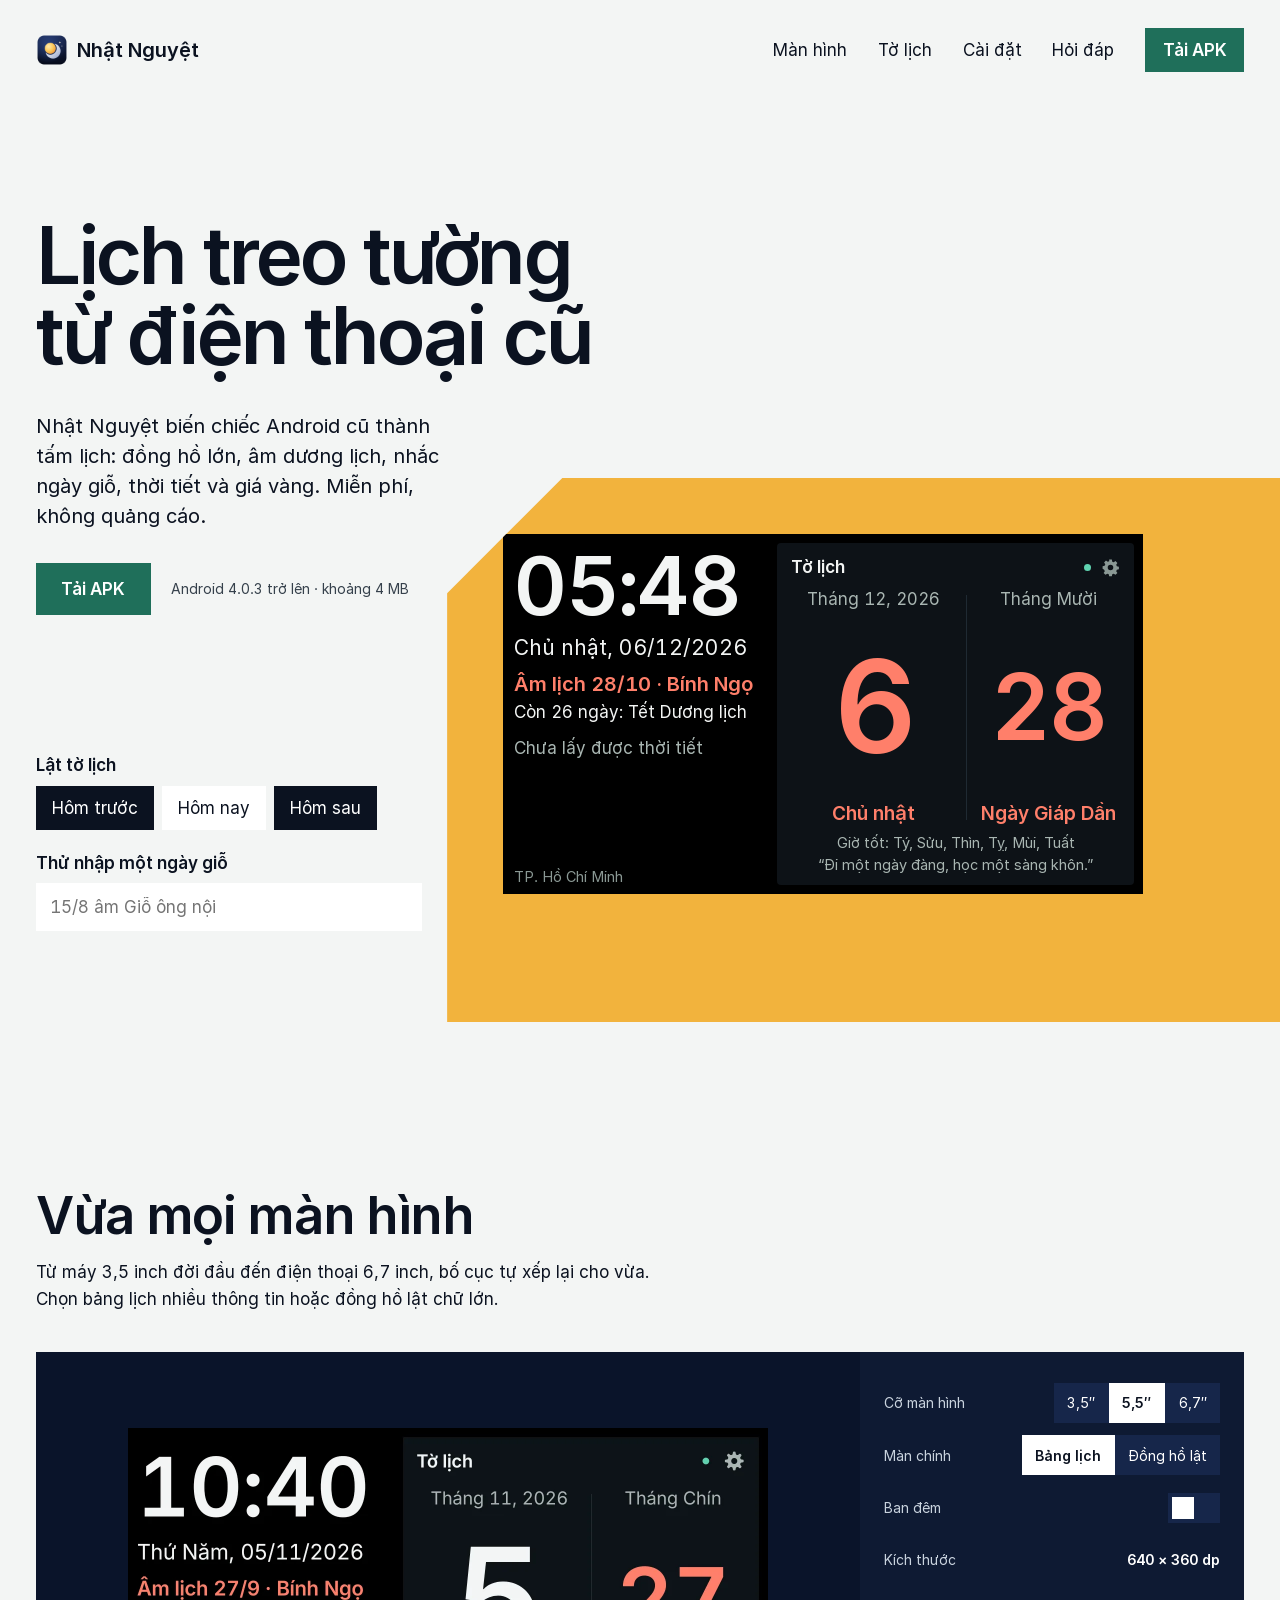
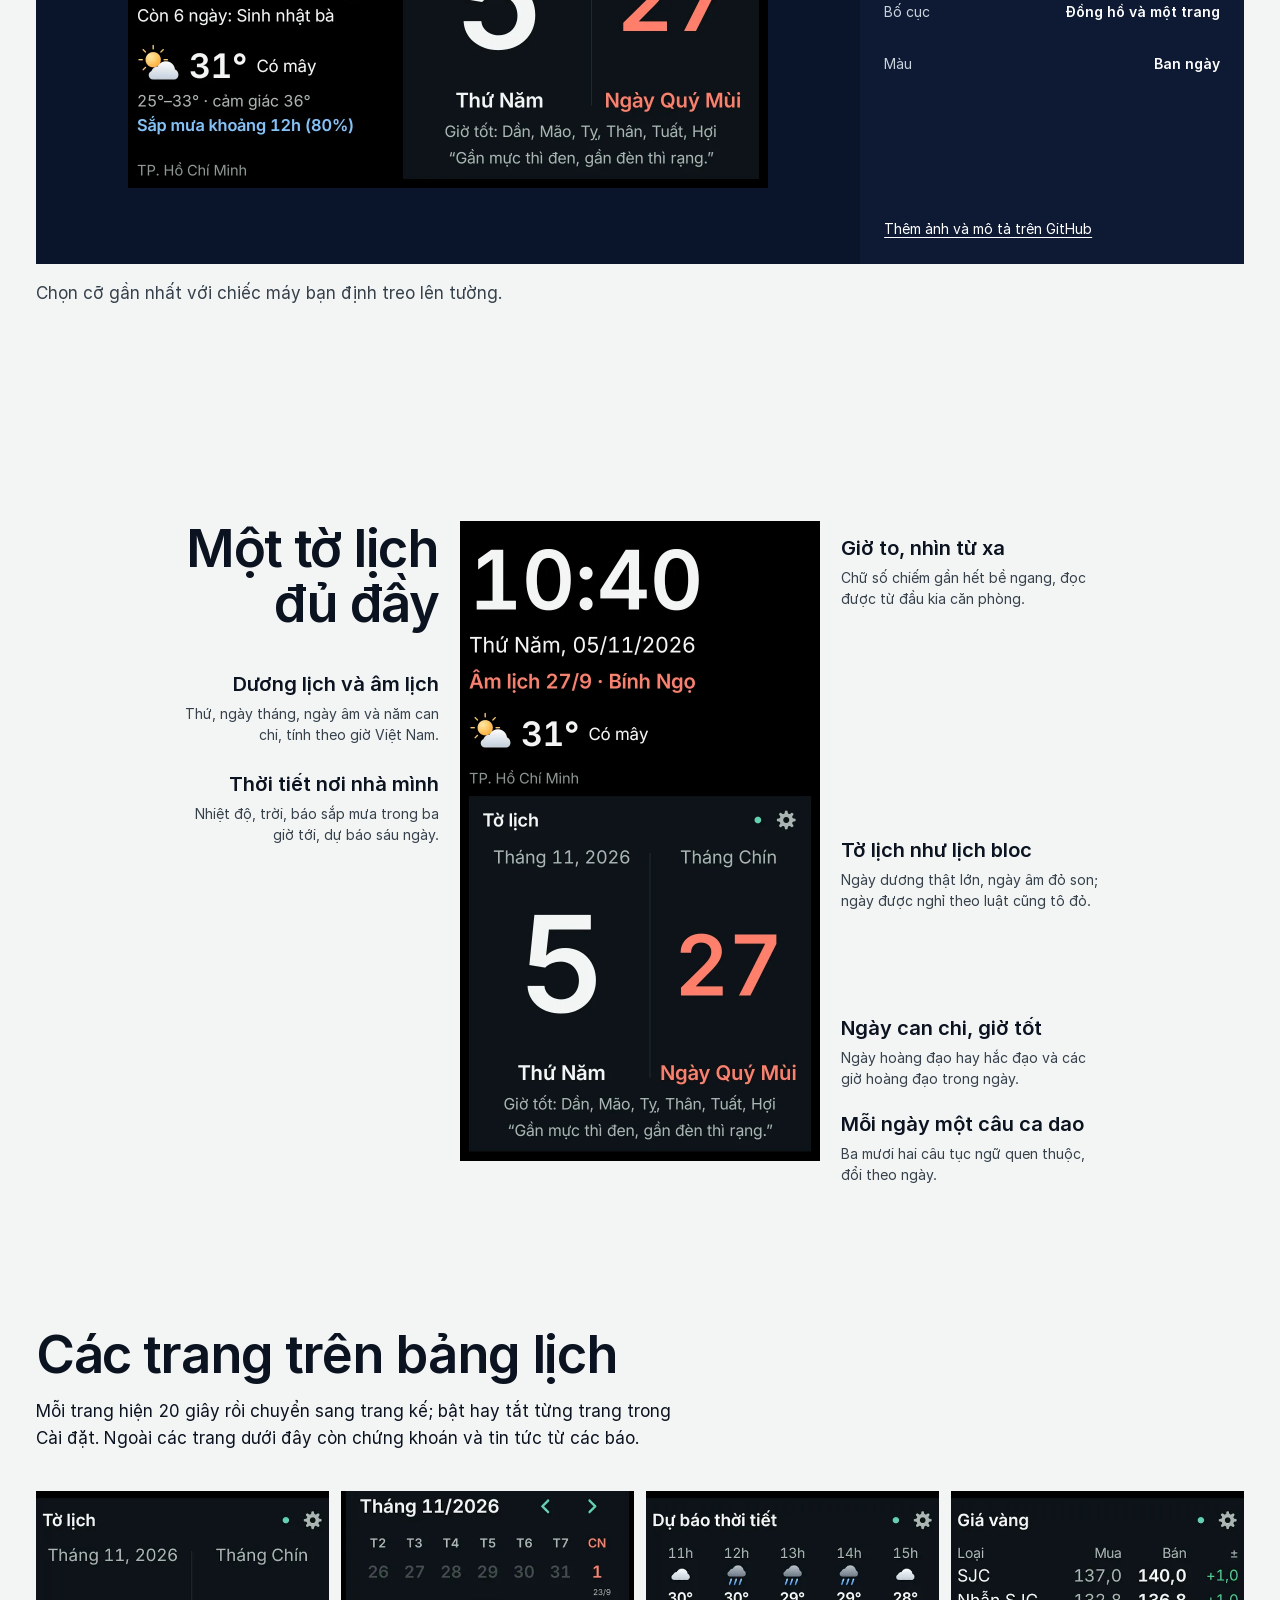
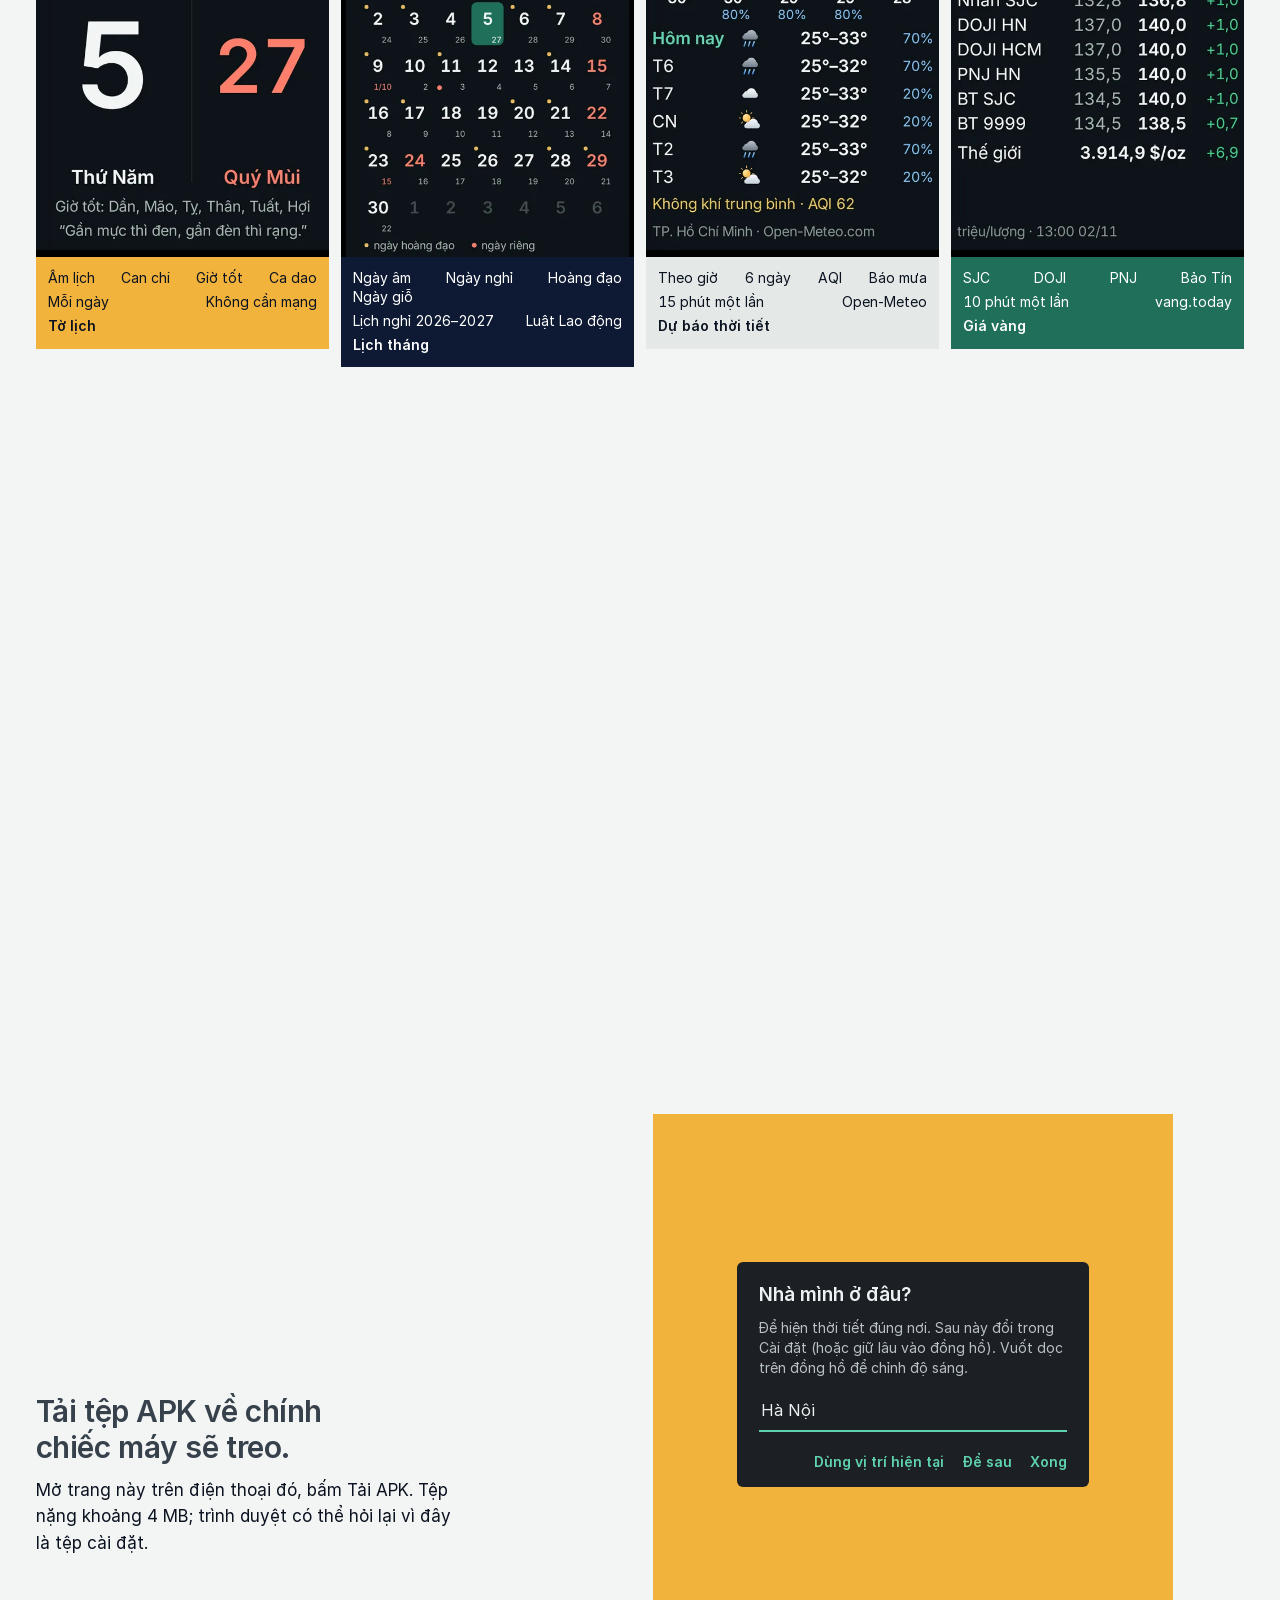
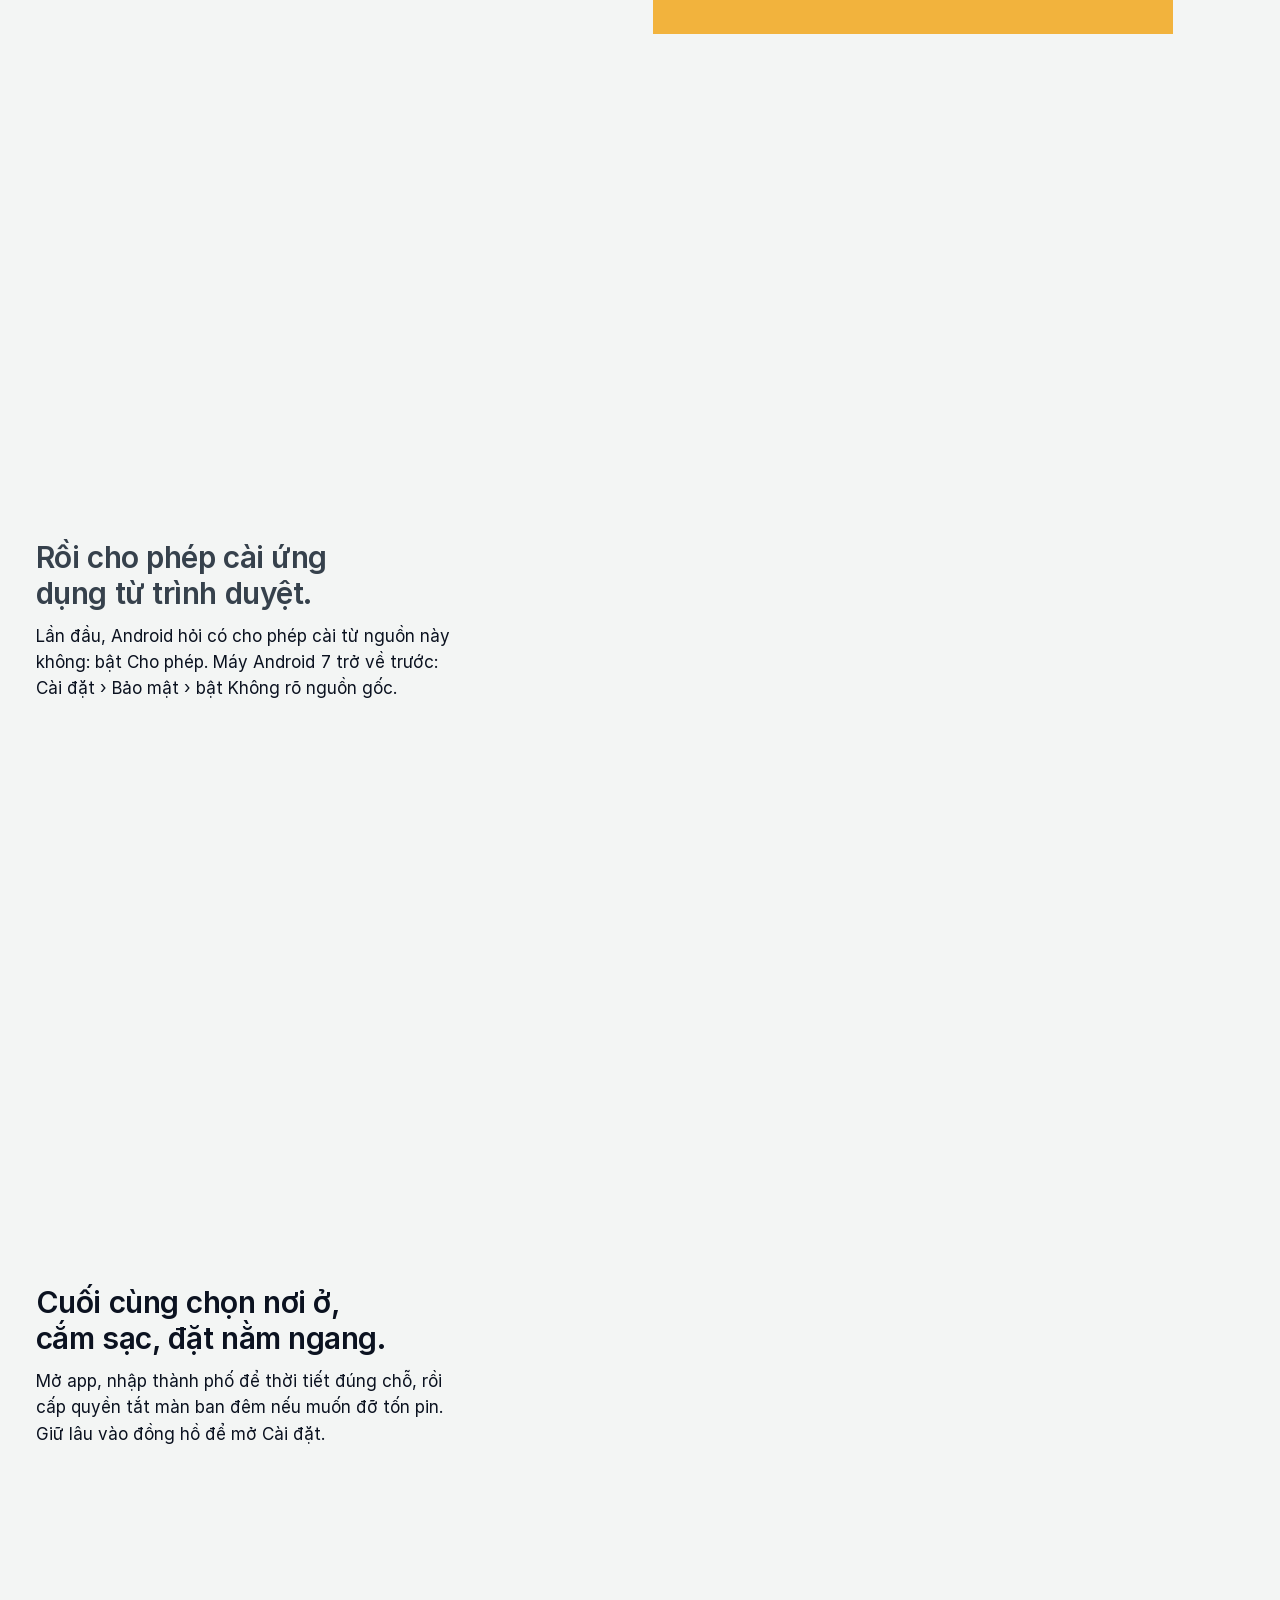
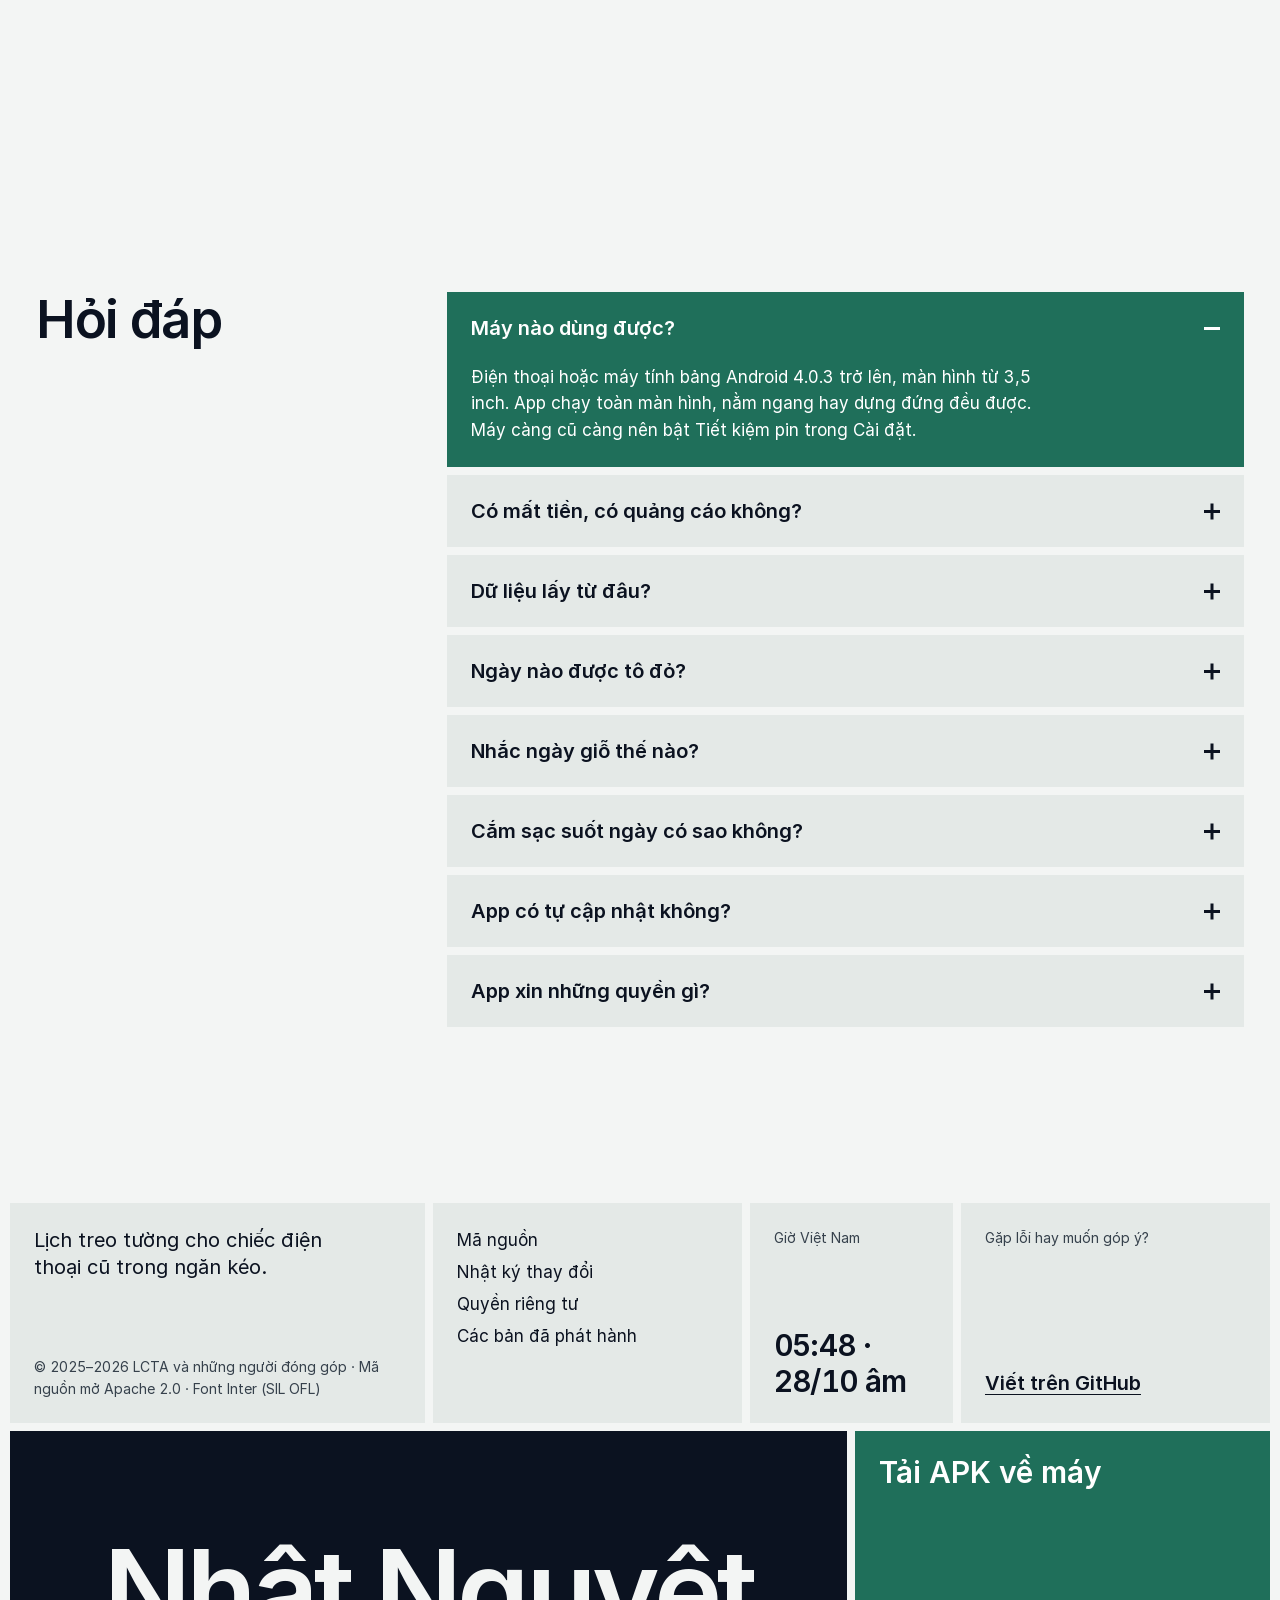
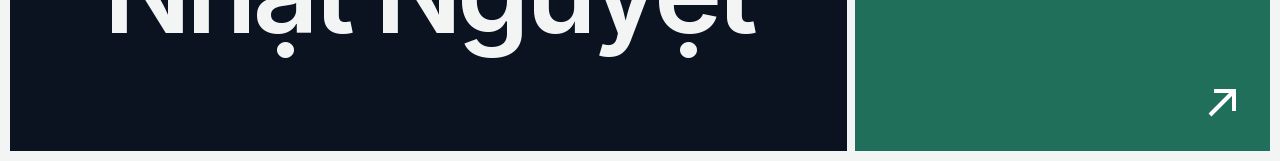
==== docs/index.html @ c5699e5e "Trang giới thiệu trên GitHub Pages (docs/): bảng lịch chạy thật, ảnh màn hình, nút tải APK, hướng dẫ" ====
<!doctype html>
<html lang="vi">
<head>
  <meta charset="utf-8">
  <meta name="viewport" content="width=device-width, initial-scale=1">
  <title>Nhật Nguyệt · Lịch treo tường cho điện thoại Android cũ</title>
  <meta name="description" content="Biến chiếc điện thoại Android cũ (từ 4.0.3) thành lịch treo tường: đồng hồ lớn, âm dương lịch, nhắc ngày giỗ, thời tiết, giá vàng. Miễn phí, không quảng cáo, mã nguồn mở.">
  <meta property="og:title" content="Nhật Nguyệt · Lịch treo tường từ điện thoại cũ">
  <meta property="og:description" content="Đồng hồ lớn, âm dương lịch, nhắc ngày giỗ, thời tiết và giá vàng cho máy Android từ 4.0.3. Miễn phí, không quảng cáo.">
  <meta property="og:image" content="https://traique.github.io/nhat-nguyet/img/screen-board-67.webp">
  <meta name="theme-color" content="#f3f5f4">
  <link rel="icon" href="img/icon.png">
  <link rel="preload" href="fonts/inter-600.woff2" as="font" type="font/woff2" crossorigin>
  <link rel="stylesheet" href="site.css">
  <script>document.documentElement.classList.add('js')</script>
  <script type="module" src="site.js"></script>
</head>
<body>
  <header class="wrap">
    <nav class="nav" aria-label="Chính">
      <a class="wordmark" href="#"><img src="img/icon.png" alt="" width="32" height="32">Nhật Nguyệt</a>
      <div class="nav-links">
        <a href="#man-hinh">Màn hình</a>
        <a href="#to-lich">Tờ lịch</a>
        <a href="#cai-dat">Cài đặt</a>
        <a href="#hoi-dap">Hỏi đáp</a>
        <a class="button" href="https://github.com/traique/nhat-nguyet/releases/latest" data-apk>Tải APK</a>
      </div>
    </nav>
  </header>

  <main>
    <section class="hero wrap" aria-labelledby="tieu-de">
      <div class="hero-grid">
        <div class="hero-text" data-reveal>
          <h1 id="tieu-de">Lịch treo tường từ điện thoại cũ</h1>
          <p class="hero-lead">Nhật Nguyệt biến chiếc Android cũ thành tấm lịch: đồng hồ lớn, âm dương lịch, nhắc ngày giỗ, thời tiết và giá vàng. Miễn phí, không quảng cáo.</p>
          <div class="hero-cta">
            <a class="button" href="https://github.com/traique/nhat-nguyet/releases/latest" data-apk>Tải APK</a>
            <span class="hero-meta" data-apk-meta>Android 4.0.3 trở lên · khoảng 4 MB</span>
          </div>
        </div>
        <div class="stage">
          <div class="board" data-ui id="board" aria-label="Bảng lịch của ứng dụng, chạy theo giờ Việt Nam">
            <img src="img/screen-board-55.webp" width="1280" height="720" alt="Bảng lịch trên điện thoại 5,5 inch: đồng hồ 10:40, Thứ Năm 05/11/2026, âm lịch 27/9 Bính Ngọ, trời có mây 31 độ, tờ lịch ngày 5 và 27 âm">
          </div>
        </div>
        <div class="stage-tools">
          <div class="tear" role="group" aria-label="Lật tờ lịch">
            <span class="tear-label">Lật tờ lịch</span>
            <button class="chip" type="button" data-step="-1">Hôm trước</button>
            <button class="chip" type="button" data-step="0" aria-pressed="true">Hôm nay</button>
            <button class="chip" type="button" data-step="1">Hôm sau</button>
          </div>
          <div class="gio">
            <label for="gio-input">Thử nhập một ngày giỗ</label>
            <input id="gio-input" type="text" autocomplete="off" placeholder="15/8 âm Giỗ ông nội" spellcheck="false">
            <p class="gio-result" id="gio-result" aria-live="polite"></p>
          </div>
        </div>
      </div>
    </section>

    <section class="section wrap" id="man-hinh" aria-labelledby="man-hinh-tieu-de">
      <div class="section-intro" data-reveal>
        <h2 class="head" id="man-hinh-tieu-de">Vừa mọi màn hình</h2>
        <p>Từ máy 3,5 inch đời đầu đến điện thoại 6,7 inch, bố cục tự xếp lại cho vừa. Chọn bảng lịch nhiều thông tin hoặc đồng hồ lật chữ lớn.</p>
      </div>
      <div class="show-panel" id="show">
        <div class="show-demo">
          <img id="show-img" src="img/screen-board-55.webp" width="1280" height="720" style="--w: 640px" alt="Bảng lịch trên màn hình 5,5 inch, ban ngày">
        </div>
        <form class="show-controls" aria-label="Chọn màn hình">
          <fieldset class="ctl">
            <legend>Cỡ màn hình</legend>
            <span class="seg">
              <input type="radio" name="size" id="s35" value="35"><label for="s35">3,5″</label>
              <input type="radio" name="size" id="s55" value="55" checked><label for="s55">5,5″</label>
              <input type="radio" name="size" id="s67" value="67"><label for="s67">6,7″</label>
            </span>
          </fieldset>
          <fieldset class="ctl">
            <legend>Màn chính</legend>
            <span class="seg">
              <input type="radio" name="mode" id="m-board" value="board" checked><label for="m-board">Bảng lịch</label>
              <input type="radio" name="mode" id="m-flip" value="flip"><label for="m-flip">Đồng hồ lật</label>
            </span>
          </fieldset>
          <div class="ctl">
            <label class="ctl-name" for="night">Ban đêm</label>
            <input class="switch" type="checkbox" id="night" name="night">
          </div>
          <div class="ctl"><span class="ctl-name">Kích thước</span><span class="ctl-value" id="v-size">640 × 360 dp</span></div>
          <div class="ctl"><span class="ctl-name">Bố cục</span><span class="ctl-value" id="v-layout">Đồng hồ và một trang</span></div>
          <div class="ctl"><span class="ctl-name">Màu</span><span class="ctl-value" id="v-light">Ban ngày</span></div>
          <p class="show-foot"><a class="link" href="https://github.com/traique/nhat-nguyet#readme">Thêm ảnh và mô tả trên GitHub</a></p>
        </form>
      </div>
      <p class="show-note muted">Chọn cỡ gần nhất với chiếc máy bạn định treo lên tường.</p>
    </section>

    <section class="section wrap" id="to-lich" aria-labelledby="to-lich-tieu-de">
      <div class="plate" id="plate">
        <div class="plate-left">
          <h2 class="head plate-title" id="to-lich-tieu-de" data-reveal><span>Một tờ lịch đủ đầy</span></h2>
          <ul class="notes notes-left">
            <li class="note" tabindex="0" style="--top: 150px" data-spot="106 74"><h3>Dương lịch và âm lịch</h3><p>Thứ, ngày tháng, ngày âm và năm can chi, tính theo giờ Việt Nam.</p></li>
            <li class="note" tabindex="0" style="--top: 250px" data-spot="184 54"><h3>Thời tiết nơi nhà mình</h3><p>Nhiệt độ, trời, báo sắp mưa trong ba giờ tới, dự báo sáu ngày.</p></li>
          </ul>
        </div>
        <figure class="plate-figure">
          <img src="img/portrait.webp" width="720" height="1280" loading="lazy" alt="Ứng dụng khi dựng đứng: đồng hồ 10:40, ngày dương và âm, thời tiết, bên dưới là tờ lịch ngày 5 tháng 11, 27 tháng Chín âm lịch">
          <img class="plate-spot" src="img/portrait.webp" width="720" height="1280" loading="lazy" alt="">
        </figure>
        <ul class="notes notes-right">
          <li class="note" tabindex="0" style="--top: 14px" data-spot="14 90"><h3>Giờ to, nhìn từ xa</h3><p>Chữ số chiếm gần hết bề ngang, đọc được từ đầu kia căn phòng.</p></li>
          <li class="note" tabindex="0" style="--top: 316px" data-spot="318 200"><h3>Tờ lịch như lịch bloc</h3><p>Ngày dương thật lớn, ngày âm đỏ son; ngày được nghỉ theo luật cũng tô đỏ.</p></li>
          <li class="note" tabindex="0" style="--top: 494px" data-spot="534 62"><h3>Ngày can chi, giờ tốt</h3><p>Ngày hoàng đạo hay hắc đạo và các giờ hoàng đạo trong ngày.</p></li>
          <li class="note" tabindex="0" style="--top: 590px" data-spot="597 32"><h3>Mỗi ngày một câu ca dao</h3><p>Ba mươi hai câu tục ngữ quen thuộc, đổi theo ngày.</p></li>
        </ul>
      </div>
    </section>

    <section class="section wrap" id="cac-trang" aria-labelledby="cac-trang-tieu-de">
      <div class="section-intro" data-reveal>
        <h2 class="head" id="cac-trang-tieu-de">Các trang trên bảng lịch</h2>
        <p>Mỗi trang hiện 20 giây rồi chuyển sang trang kế; bật hay tắt từng trang trong Cài đặt. Ngoài các trang dưới đây còn chứng khoán và tin tức từ các báo.</p>
      </div>
      <ul class="tiles">
        <li class="tile" data-reveal>
          <div class="tile-img"><img src="img/tile-sheet.webp" width="560" height="700" loading="lazy" alt="Tờ lịch: ngày 5 tháng 11 năm 2026, 27 tháng Chín âm lịch, giờ tốt và câu ca dao"></div>
          <div class="strip"><span class="strip-vals"><span>Âm lịch</span><span>Can chi</span><span>Giờ tốt</span><span>Ca dao</span></span><span class="strip-meta"><span>Mỗi ngày</span><span>Không cần mạng</span></span><span class="strip-name">Tờ lịch</span></div>
        </li>
        <li class="tile" data-reveal>
          <div class="tile-img"><img src="img/tile-month.webp" width="560" height="700" loading="lazy" alt="Lịch tháng 11/2026 có ngày âm dưới mỗi ngày, Chủ nhật và 24/11 tô đỏ"></div>
          <div class="strip"><span class="strip-vals"><span>Ngày âm</span><span>Ngày nghỉ</span><span>Hoàng đạo</span><span>Ngày giỗ</span></span><span class="strip-meta"><span>Lịch nghỉ 2026–2027</span><span>Luật Lao động</span></span><span class="strip-name">Lịch tháng</span></div>
        </li>
        <li class="tile" data-reveal>
          <div class="tile-img"><img src="img/tile-weather.webp" width="560" height="700" loading="lazy" alt="Dự báo thời tiết theo giờ và sáu ngày, chỉ số chất lượng không khí"></div>
          <div class="strip"><span class="strip-vals"><span>Theo giờ</span><span>6 ngày</span><span>AQI</span><span>Báo mưa</span></span><span class="strip-meta"><span>15 phút một lần</span><span>Open-Meteo</span></span><span class="strip-name">Dự báo thời tiết</span></div>
        </li>
        <li class="tile" data-reveal>
          <div class="tile-img"><img src="img/tile-gold.webp" width="560" height="700" loading="lazy" alt="Bảng giá vàng SJC, DOJI, PNJ, Bảo Tín và giá thế giới"></div>
          <div class="strip"><span class="strip-vals"><span>SJC</span><span>DOJI</span><span>PNJ</span><span>Bảo Tín</span></span><span class="strip-meta"><span>10 phút một lần</span><span>vang.today</span></span><span class="strip-name">Giá vàng</span></div>
        </li>
        <li class="tile" data-reveal>
          <div class="tile-img"><img src="img/tile-fuel.webp" width="560" height="700" loading="lazy" alt="Giá xăng dầu vùng 1: E5 RON92, RON95, dầu hỏa, dầu diesel"></div>
          <div class="strip"><span class="strip-vals"><span>E5</span><span>RON95</span><span>Dầu DO</span><span>Dầu hỏa</span></span><span class="strip-meta"><span>Mỗi giờ</span><span>Giá Petrolimex</span></span><span class="strip-name">Giá xăng dầu</span></div>
        </li>
        <li class="tile" data-reveal>
          <div class="tile-img"><img src="img/tile-fx.webp" width="560" height="700" loading="lazy" alt="Tỷ giá mua bán của mười ngoại tệ tại Vietcombank"></div>
          <div class="strip"><span class="strip-vals"><span>USD</span><span>EUR</span><span>JPY</span><span>CNY</span></span><span class="strip-meta"><span>30 phút một lần</span><span>Vietcombank</span></span><span class="strip-name">Tỷ giá</span></div>
        </li>
        <li class="tile" data-reveal>
          <div class="tile-img"><img src="img/tile-night.webp" width="560" height="700" loading="lazy" alt="Tờ lịch ban đêm, chữ chuyển tông vàng ấm"></div>
          <div class="strip"><span class="strip-vals"><span>Tông ấm</span><span>Giảm sáng</span><span>Tắt màn</span><span>Tự bật lại</span></span><span class="strip-meta"><span>Theo giờ ngày, đêm</span><span>Đỡ tốn pin</span></span><span class="strip-name">Ban đêm</span></div>
        </li>
        <li class="tile" data-reveal>
          <div class="tile-img"><img src="img/tile-flip.webp" width="560" height="700" loading="lazy" alt="Cận cảnh thẻ phút của đồng hồ lật ban đêm, bên dưới là dòng âm lịch"></div>
          <div class="strip"><span class="strip-vals"><span>Giờ</span><span>Ngày âm</span><span>Thời tiết</span><span>Ngày giỗ</span></span><span class="strip-meta"><span>Thay cho bảng lịch</span><span>Hiệu ứng lật thẻ</span></span><span class="strip-name">Đồng hồ lật</span></div>
        </li>
      </ul>
    </section>

    <section class="section wrap" id="cai-dat" aria-labelledby="cai-dat-tieu-de">
      <div class="section-intro" data-reveal>
        <h2 class="head" id="cai-dat-tieu-de">Cài trong năm phút</h2>
      </div>
      <div class="how">
        <div class="how-text">
          <ol class="steps">
            <li class="step is-active" data-state="1">
              <h3>Tải tệp APK về chính chiếc máy sẽ treo.</h3>
              <p>Mở trang này trên điện thoại đó, bấm Tải APK. Tệp nặng khoảng 4 MB; trình duyệt có thể hỏi lại vì đây là tệp cài đặt.</p>
            </li>
            <li class="step" data-state="2">
              <h3>Rồi cho phép cài ứng dụng từ trình duyệt.</h3>
              <p>Lần đầu, Android hỏi có cho phép cài từ nguồn này không: bật Cho phép. Máy Android 7 trở về trước: Cài đặt › Bảo mật › bật Không rõ nguồn gốc.</p>
            </li>
            <li class="step" data-state="3">
              <h3>Cuối cùng chọn nơi ở, cắm sạc, đặt nằm ngang.</h3>
              <p>Mở app, nhập thành phố để thời tiết đúng chỗ, rồi cấp quyền tắt màn ban đêm nếu muốn đỡ tốn pin. Giữ lâu vào đồng hồ để mở Cài đặt.</p>
            </li>
          </ol>
        </div>
        <div class="how-stage">
          <div class="phone-stage" id="phone-stage" aria-hidden="true">
            <div class="droid is-on" data-for="1" data-ui>
              <div class="droid-body">
                <div class="droid-row"><img src="img/icon.png" alt="" width="40" height="40"><div><p class="droid-title">NhatNguyet-1.0.2.apk</p><p class="droid-text" style="margin-top:2px">Đã tải xong · 3,9 MB</p></div></div>
                <div class="droid-bar"></div>
              </div>
              <div class="droid-actions"><span>Mở</span></div>
            </div>
            <div class="droid" data-for="2" data-ui>
              <div class="droid-body">
                <div class="droid-row"><img src="img/icon.png" alt="" width="40" height="40"><p class="droid-title">Nhật Nguyệt</p></div>
                <p class="droid-text">Bạn có muốn cài đặt ứng dụng này không?</p>
              </div>
              <div class="droid-actions"><span>Huỷ</span><span>Cài đặt</span></div>
            </div>
            <div class="droid" data-for="3" data-ui>
              <div class="droid-body">
                <p class="droid-title">Nhà mình ở đâu?</p>
                <p class="droid-text">Để hiện thời tiết đúng nơi. Sau này đổi trong Cài đặt (hoặc giữ lâu vào đồng hồ). Vuốt dọc trên đồng hồ để chỉnh độ sáng.</p>
                <p class="droid-field">Hà Nội</p>
              </div>
              <div class="droid-actions"><span>Dùng vị trí hiện tại</span><span>Để sau</span><span>Xong</span></div>
            </div>
          </div>
        </div>
      </div>
    </section>

    <section class="section wrap" id="hoi-dap" aria-labelledby="hoi-dap-tieu-de">
      <div class="faq">
        <h2 id="hoi-dap-tieu-de">Hỏi đáp</h2>
        <div class="faq-list">
          <details name="faq" open>
            <summary>Máy nào dùng được?<span class="plus" aria-hidden="true"></span></summary>
            <div class="faq-answer"><p>Điện thoại hoặc máy tính bảng Android 4.0.3 trở lên, màn hình từ 3,5 inch. App chạy toàn màn hình, nằm ngang hay dựng đứng đều được. Máy càng cũ càng nên bật Tiết kiệm pin trong Cài đặt.</p></div>
          </details>
          <details name="faq">
            <summary>Có mất tiền, có quảng cáo không?<span class="plus" aria-hidden="true"></span></summary>
            <div class="faq-answer"><p>Không. App miễn phí, không quảng cáo, không cần tài khoản. Mã nguồn mở theo giấy phép Apache 2.0, ai cũng xem và tự build được.</p></div>
          </details>
          <details name="faq">
            <summary>Dữ liệu lấy từ đâu?<span class="plus" aria-hidden="true"></span></summary>
            <div class="faq-answer"><p>App lấy thẳng từ nguồn công khai, không qua máy chủ trung gian: thời tiết và không khí từ Open-Meteo, giá vàng từ vang.today, giá xăng Petrolimex qua giaxanghomnay.com, tỷ giá Vietcombank, chứng khoán DNSE và tin tức từ RSS các báo.</p><p>Âm lịch tính ngay trên máy theo thuật toán của Hồ Ngọc Đức nên không cần mạng. Mất mạng thì app vẫn hiện dữ liệu lần gần nhất.</p></div>
          </details>
          <details name="faq">
            <summary>Ngày nào được tô đỏ?<span class="plus" aria-hidden="true"></span></summary>
            <div class="faq-answer"><p>Chủ nhật và những ngày người lao động được nghỉ hưởng nguyên lương: ngày lễ theo Điều 112 Bộ luật Lao động 2019, Ngày Văn hóa Việt Nam 24/11 (Nghị quyết 28/2026/QH16), nghỉ bù khi lễ trùng cuối tuần, cùng lịch nghỉ Tết và Quốc khánh của khối nhà nước đã công bố cho 2026 và 2027.</p><p>Ngày kỷ niệm như 8/3, 20/11 hay Trung thu chỉ ghi tên, không tô đỏ.</p></div>
          </details>
          <details name="faq">
            <summary>Nhắc ngày giỗ thế nào?<span class="plus" aria-hidden="true"></span></summary>
            <div class="faq-answer"><p>Vào Cài đặt › Ngày giỗ, thêm từng ngày, ví dụ “15/8 âm Giỗ ông nội” hay “20/11 Sinh nhật mẹ”. Bảng lịch nhắc trước 7 ngày, tờ lịch ghi tên đúng hôm đó, lịch tháng có chấm đỏ. Ngày 30 âm rơi vào tháng thiếu thì tính ngày 29.</p></div>
          </details>
          <details name="faq">
            <summary>Cắm sạc suốt ngày có sao không?<span class="plus" aria-hidden="true"></span></summary>
            <div class="faq-answer"><p>App hạn chế hao pin và nóng máy: ban đêm tắt màn khi không ai chạm, tự giảm sáng khi pin từ 42°C hoặc còn dưới 20% lúc không sạc, chế độ Tiết kiệm pin gom việc tải dữ liệu 30 phút một lần. Cài đặt có thống kê pin hao bao nhiêu mỗi giờ và nóng nhất bao nhiêu độ.</p><p>Android không cho ứng dụng tự ngắt sạc; muốn giữ pin trong khoảng 40–80% thì dùng ổ cắm hẹn giờ.</p></div>
          </details>
          <details name="faq">
            <summary>App có tự cập nhật không?<span class="plus" aria-hidden="true"></span></summary>
            <div class="faq-answer"><p>Có, với bản tải ở trang này. Khi có bản mới, dòng dưới cùng của bảng lịch báo “Có bản mới · chạm để cài”. App kiểm tra mã SHA-256 của tệp tải về, và Android chỉ cho cài đè bản có cùng chữ ký.</p></div>
          </details>
          <details name="faq">
            <summary>App xin những quyền gì?<span class="plus" aria-hidden="true"></span></summary>
            <div class="faq-answer"><p>Mạng để tải dữ liệu; vị trí gần đúng chỉ khi bạn bấm “Dùng vị trí hiện tại”; quản trị thiết bị nếu muốn ban đêm tắt hẳn màn hình (chỉ dùng để tắt màn); hiện trên ứng dụng khác, từ Android 10, để sáng ra tự bật lại.</p><p>App không thu thập hay gửi dữ liệu cá nhân đi đâu. Xem <a class="link" href="https://github.com/traique/nhat-nguyet/blob/main/PRIVACY.md">chính sách quyền riêng tư</a>.</p></div>
          </details>
        </div>
      </div>
    </section>
  </main>

  <footer class="footer">
    <div class="ft ft-statement">
      <p>Lịch treo tường cho chiếc điện thoại cũ trong ngăn kéo.</p>
      <p class="ft-legal">© 2025–2026 LCTA và những người đóng góp · Mã nguồn mở Apache 2.0 · Font Inter (SIL OFL)</p>
    </div>
    <nav class="ft ft-nav" aria-label="Liên kết">
      <ul>
        <li><a href="https://github.com/traique/nhat-nguyet">Mã nguồn</a></li>
        <li><a href="https://github.com/traique/nhat-nguyet/blob/main/CHANGELOG.md">Nhật ký thay đổi</a></li>
        <li><a href="https://github.com/traique/nhat-nguyet/blob/main/PRIVACY.md">Quyền riêng tư</a></li>
        <li><a href="https://github.com/traique/nhat-nguyet/releases">Các bản đã phát hành</a></li>
      </ul>
    </nav>
    <div class="ft ft-time">
      <p>Giờ Việt Nam</p>
      <p class="ft-clock" id="ft-clock">Âm lịch hôm nay</p>
    </div>
    <div class="ft ft-help">
      <p class="muted">Gặp lỗi hay muốn góp ý?</p>
      <a class="link" href="https://github.com/traique/nhat-nguyet/issues">Viết trên GitHub</a>
    </div>
    <div class="ft ft-mark" aria-hidden="true"><p>Nhật Nguyệt</p></div>
    <a class="ft ft-cta" href="https://github.com/traique/nhat-nguyet/releases/latest" data-apk-plain>
      <span>Tải APK về máy</span>
      <svg viewBox="0 0 48 48" fill="none" stroke="currentColor" stroke-width="4" aria-hidden="true"><path d="M12 36 36 12M16 12h20v20"/></svg>
    </a>
  </footer>
</body>
</html>
---- docs/site.css ----
@font-face { font-family: Inter; font-weight: 400; font-display: swap; src: url(fonts/inter-400.woff2) format('woff2'); }
@font-face { font-family: Inter; font-weight: 600; font-display: swap; src: url(fonts/inter-600.woff2) format('woff2'); }

:root {
  --bg: #f3f5f4;
  --surface: #e4e9e7;
  --ink: #0b1220;
  --muted: #36414c;
  --stage: #f2b33d;
  --night: #0e1a33;
  --night-2: #16264a;
  --accent: #1f6f5a;
  --accent-strong: #185846;
  --accent-ink: #ffffff;

  --step-small: 0.875rem;
  --step-body: 1.0625rem;
  --step-lead: 1.25rem;
  --step-sub: clamp(1.5rem, 1.1rem + 1vw, 1.875rem);
  --step-head: clamp(2rem, 1.2rem + 2.6vw, 3.5rem);
  --step-display: clamp(2.6rem, 1rem + 5.2vw, 5rem);

  --margin: clamp(1rem, 2.8vw, 2.5rem);
  --gutter: clamp(1rem, 2vw, 2rem);
  --section: clamp(6rem, 13vw, 13rem);

  --ease-out: cubic-bezier(0.22, 1, 0.36, 1);
  --ease-in-out: cubic-bezier(0.76, 0, 0.24, 1);
  --ease-soft: cubic-bezier(0.33, 1, 0.68, 1);
}

*, *::before, *::after { box-sizing: border-box; }
html { -webkit-text-size-adjust: 100%; text-size-adjust: 100%; }
body { margin: 0; background: var(--bg); color: var(--ink); font-family: Inter, system-ui, sans-serif; font-size: var(--step-body); line-height: 1.55; -webkit-font-smoothing: antialiased; }
h1, h2, h3, p, figure, ol, ul, dl, dd { margin: 0; }
ol, ul { padding: 0; list-style: none; }
img { display: block; max-width: 100%; height: auto; }
button, input { font: inherit; color: inherit; }
button { background: none; border: 0; padding: 0; cursor: pointer; }
a { color: inherit; }
h1, h2, h3 { font-weight: 600; text-wrap: balance; }
p { max-width: 62ch; text-wrap: pretty; }
:focus-visible { outline: 3px solid var(--accent); outline-offset: 3px; }
::selection { background: var(--accent); color: var(--accent-ink); }
:target { scroll-margin-top: 5rem; }
.sr-only { position: absolute; width: 1px; height: 1px; overflow: hidden; clip-path: inset(50%); white-space: nowrap; }
.wrap { padding-inline: var(--margin); }
.grid { display: grid; grid-template-columns: repeat(12, minmax(0, 1fr)); column-gap: var(--gutter); }
.head { font-size: var(--step-head); line-height: 1.05; letter-spacing: -0.025em; }
.muted { color: var(--muted); }
.small { font-size: var(--step-small); line-height: 1.5; }

.button {
  display: inline-flex; align-items: center; justify-content: center; min-height: 3.25rem; padding: 0 1.6rem;
  background: var(--accent); color: var(--accent-ink); font-weight: 600; text-decoration: none; white-space: nowrap;
  transition: transform 140ms var(--ease-out), background-color 180ms ease;
}
.button:active { transform: scale(0.97); }
.link { text-decoration: underline; text-decoration-thickness: 0.07em; text-underline-offset: 0.2em; }
@media (hover: hover) and (pointer: fine) {
  .button:hover { background: var(--accent-strong); }
  .link:hover { text-decoration-thickness: 0.14em; }
}

/* ---------- thanh điều hướng ---------- */
.nav { display: flex; align-items: center; justify-content: space-between; gap: 1.5rem; padding-block: 1.75rem; }
.wordmark { display: inline-flex; align-items: center; gap: 0.6rem; font-weight: 600; font-size: var(--step-lead); text-decoration: none; }
.wordmark img { width: 2rem; height: 2rem; }
.nav-links { display: flex; align-items: center; gap: clamp(1rem, 2.4vw, 2.25rem); }
.nav-links a:not(.button) { text-decoration: none; }
.nav-links .button { min-height: 2.75rem; padding: 0 1.1rem; }
@media (hover: hover) and (pointer: fine) { .nav-links a:not(.button):hover { text-decoration: underline; text-underline-offset: 0.3em; } }
@media (max-width: 47.99em) { .nav-links a:not(.button) { display: none; } }

/* ---------- màn đầu: tiêu đề góc trên trái, bảng lịch sống trên nền vàng cắt góc ---------- */
.hero { position: relative; overflow: hidden; }
.hero-text { padding-top: clamp(2.5rem, 7vw, 6.5rem); }
.hero h1 { font-size: var(--step-display); line-height: 1; letter-spacing: -0.035em; max-width: 9.5em; }
.hero-lead { margin-top: 2.25rem; font-size: var(--step-lead); line-height: 1.5; max-width: 40ch; }
.hero-cta { margin-top: 2rem; display: flex; flex-wrap: wrap; align-items: center; gap: 0.75rem 1.25rem; }
.hero-meta { font-size: var(--step-small); color: var(--muted); }
.stage {
  --cut: clamp(4.5rem, 9vw, 10rem);
  margin-top: 3rem; margin-inline: calc(var(--margin) * -1); background: var(--stage);
  clip-path: polygon(var(--cut) 0, 100% 0, 100% 100%, 0 100%, 0 var(--cut));
  padding: calc(var(--cut) * 0.6) var(--margin) 3rem;
}
.stage-tools { margin-top: 1.75rem; display: grid; gap: 1.25rem; max-width: 40rem; }
.tear { display: flex; flex-wrap: wrap; align-items: center; gap: 0.5rem; }
.tear-label { flex-basis: 100%; font-weight: 600; }
.chip {
  min-height: 2.75rem; padding: 0 1rem; background: var(--ink); color: #fff;
  transition: transform 140ms var(--ease-out), background-color 180ms ease;
}
.chip:active { transform: scale(0.96); }
.chip[aria-pressed='true'] { background: #fff; color: var(--ink); }
@media (hover: hover) and (pointer: fine) { .chip:hover { background: #26324a; } .chip[aria-pressed='true']:hover { background: #fff; } }
.gio label { display: block; font-weight: 600; margin-bottom: 0.4rem; }
.gio input { width: 100%; max-width: 26rem; min-height: 3rem; padding: 0.6rem 0.9rem; background: #fff; border: 0; }
.gio-result { margin-top: 0.5rem; min-height: 1.6em; }
html:not(.js) .stage-tools, html:not(.js) .show-controls { display: none; }

@media (min-width: 64em) {
  .hero { min-height: 100svh; }
  .hero-grid { display: grid; grid-template-columns: repeat(12, minmax(0, 1fr)); column-gap: var(--gutter); }
  .hero-text { grid-column: 1 / 7; grid-row: 1; padding-top: clamp(4rem, 9vw, 8rem); }
  .hero-lead, .hero-cta { max-width: 26rem; }
  .stage {
    grid-column: 5 / 13; grid-row: 1; align-self: end; margin: 0 calc(var(--margin) * -1) 0 0;
    margin-top: clamp(21rem, 42svh, 30rem); padding: 3.5rem 2rem 3.5rem 3.5rem; min-height: 34rem;
  }
  .stage-tools { grid-column: 1 / 5; grid-row: 1; align-self: end; margin: 0 0 3.5rem; max-width: 26rem; }
}

/* ---------- bảng lịch: màn hình chính của app dựng bằng HTML, đúng kích thước dp ---------- */
.board {
  --b-text: #f3f5f4; --b-dim: #a9b6b2; --b-meta: #8a9894; --b-panel: #0d1217; --b-line: #1f2a33;
  --b-lunar: #ff7f6a; --b-gold: #e9b95b; --b-accent: #5fd3b0; --b-rain: #7fc4ff;
  background: #000; color: var(--b-text); display: grid; gap: 10px; padding: 9px; width: 100%; max-width: 400px;
  line-height: 1.2; font-size: 15px; overflow: hidden;
}
.board > img { grid-column: 1 / -1; width: 100%; }
.b-col { display: flex; flex-direction: column; min-width: 0; padding: 0 2px; }
.b-clock { font-size: 82px; font-weight: 600; letter-spacing: -0.02em; line-height: 0.95; margin-top: 4px; }
.b-date { font-size: 21px; margin-top: 10px; }
.b-lunar { font-size: 20px; font-weight: 600; color: var(--b-lunar); margin-top: 12px; }
.b-note { font-size: 17px; margin-top: 6px; }
.b-note.is-lunar { color: var(--b-lunar); }
.b-wx { display: flex; align-items: center; gap: 8px; margin-top: 16px; }
.b-icon { width: 40px; height: 40px; flex: none; }
.b-temp { font-size: 34px; font-weight: 600; white-space: nowrap; }
.b-desc { font-size: 17px; min-width: 0; }
.b-wx.is-empty .b-desc { color: var(--b-dim); }
.b-detail { font-size: 16px; color: var(--b-dim); margin-top: 6px; }
.b-rain { font-size: 16px; font-weight: 600; color: var(--b-rain); margin-top: 4px; }
.b-status { font-size: 14.5px; color: var(--b-meta); margin-top: auto; padding-top: 12px; }
.b-page { background: var(--b-panel); border-radius: 4px; padding: 14px 14px 12px; display: flex; flex-direction: column; min-width: 0; }
.b-head { display: flex; align-items: center; gap: 10px; font-size: 17px; font-weight: 600; }
.b-head span:first-child { margin-right: auto; }
.b-dot { width: 7px; height: 7px; border-radius: 50%; background: var(--b-accent); }
.b-gear { width: 19px; height: 19px; color: var(--b-meta); }
.b-faces { display: grid; grid-template-columns: 1.15fr 1px 1fr; gap: 0 10px; margin-top: 12px; flex: 1; }
.b-faces::before { content: ''; grid-column: 2; grid-row: 1; background: var(--b-line); margin-block: 6px; }
.b-sol, .b-lun { display: flex; flex-direction: column; align-items: center; text-align: center; min-width: 0; }
.b-sol { grid-column: 1; grid-row: 1; }
.b-lun { grid-column: 3; grid-row: 1; }
.b-m { font-size: 17px; color: var(--b-dim); white-space: nowrap; }
.b-big { font-size: 128px; font-weight: 600; line-height: 1; letter-spacing: -0.03em; margin-block: auto; padding-block: 6px; }
.b-big.is-red, .b-wd.is-red { color: var(--b-lunar); }
.b-lun .b-big { font-size: 92px; color: var(--b-lunar); }
.b-wd, .b-cc { font-size: 19px; font-weight: 600; white-space: nowrap; }
.b-cc { color: var(--b-lunar); }
.b-hol { font-size: 15px; font-weight: 600; color: var(--b-lunar); text-align: center; margin-top: 8px; }
.b-gio { font-size: 14.5px; color: var(--b-dim); text-align: center; margin-top: 8px; }
.b-gio.is-good { color: var(--b-gold); }
.b-quote { font-size: 14.5px; color: var(--b-dim); text-align: center; margin-top: 4px; }
.b-page.is-turning { animation: b-turn 420ms var(--ease-out); }
@keyframes b-turn { from { opacity: 0.2; transform: translateY(-14px) rotateX(18deg); } }
@media (min-width: 45em) {
  .board { grid-template-columns: 255px minmax(0, 1fr); width: 640px; max-width: none; height: 360px; }
  .b-page { height: 342px; }
}
@media (max-width: 44.99em) {
  .b-clock { font-size: 76px; }
  .b-page { min-height: 340px; }
}

/* ---------- các phần ---------- */
.section { padding-top: var(--section); }
.section-intro { max-width: 40rem; }
.section-intro p { margin-top: 1rem; }

/* Vừa mọi màn hình: ảnh chụp bên trái, nút chọn bên phải */
.show-panel { margin-top: 2.5rem; display: grid; background: var(--night); color: #fff; }
.show-demo { background: #0a142a; padding: clamp(1rem, 3vw, 2.5rem); display: grid; place-items: center; min-height: 26rem; }
.show-demo img { width: var(--w, 640px); max-width: 100%; background: #000; transition: opacity 200ms ease; }
.show-demo img.is-swapping { opacity: 0.25; }
.show-controls { padding: 1.5rem; display: flex; flex-direction: column; }
.ctl { display: flex; align-items: center; justify-content: space-between; gap: 1rem; min-height: 3.25rem; border: 0; margin: 0; padding: 0.4rem 0; }
.ctl legend, .ctl-name { float: left; font-size: var(--step-small); color: #c9d3de; padding: 0; }
.seg { display: inline-flex; background: var(--night-2); }
.seg input { position: absolute; opacity: 0; pointer-events: none; }
.seg label { min-height: 2.5rem; padding: 0 0.85rem; display: inline-flex; align-items: center; font-size: var(--step-small); white-space: nowrap; cursor: pointer; transition: background-color 180ms ease; }
.seg input:checked + label { background: #fff; color: var(--ink); font-weight: 600; }
.seg input:focus-visible + label { outline: 3px solid var(--stage); outline-offset: -3px; }
.switch { appearance: none; width: 3.25rem; height: 1.85rem; background: var(--night-2); position: relative; cursor: pointer; transition: background-color 180ms ease; margin: 0; }
.switch::after { content: ''; position: absolute; top: 0.25rem; left: 0.25rem; width: 1.35rem; height: 1.35rem; background: #fff; transition: transform 220ms var(--ease-out); }
.switch:checked { background: var(--stage); }
.switch:checked::after { transform: translateX(1.4rem); background: var(--ink); }
.switch:focus-visible { outline: 3px solid var(--stage); outline-offset: 2px; }
.ctl-value { font-size: var(--step-small); font-weight: 600; text-align: right; }
.show-foot { margin-top: auto; padding-top: 1.5rem; font-size: var(--step-small); }
.show-note { margin-top: 1rem; }
@media (min-width: 64em) {
  .show-panel { grid-template-columns: minmax(0, 1fr) 24rem; }
  .show-demo { min-height: 32rem; }
}

/* Tờ lịch: ảnh màn dựng đứng ở giữa, ghi chú hai bên lề */
.plate { margin-top: 3rem; display: grid; gap: 2.5rem; }
.plate-figure { position: relative; width: 360px; max-width: 100%; margin-inline: auto; }
.plate-figure img { width: 100%; transition: opacity 260ms ease; }
.plate-spot { position: absolute; inset: 0; clip-path: inset(0 0 100% 0); opacity: 0; transition: opacity 200ms ease; }
.plate.is-spot .plate-figure > img:first-child { opacity: 0.3; }
.plate.is-spot .plate-spot { opacity: 1; clip-path: var(--spot); }
.notes { display: grid; gap: 1.75rem; }
.note { max-width: 24ch; outline-offset: 6px; cursor: default; }
.note h3 { font-size: var(--step-lead); line-height: 1.3; }
.note p { font-size: var(--step-small); color: var(--muted); margin-top: 0.35rem; }
@media (min-width: 64em) {
  .plate { grid-template-columns: repeat(12, minmax(0, 1fr)); column-gap: var(--gutter); gap: 0; align-items: start; }
  .plate-left { grid-column: 1 / 5; grid-row: 1; position: relative; height: 640px; }
  .plate-title { text-align: right; margin-left: auto; max-width: 7em; }
  .plate-figure { grid-column: 5 / 9; grid-row: 1; }
  .notes { display: block; }
  .notes-right { grid-column: 9 / 13; grid-row: 1; position: relative; height: 640px; }
  .notes .note { position: absolute; top: var(--top); }
  .notes-left .note { right: 0; text-align: right; }
}
@media (max-width: 63.99em) {
  .plate-left { display: contents; }
  .plate-figure { order: 1; }
  .notes-left { order: 2; }
  .notes-right { order: 3; margin-top: -1rem; }
  .notes { grid-template-columns: 1fr 1fr; gap: 1.5rem 1.25rem; }
}

/* Các trang: ảnh chụp kèm dải nhãn màu */
.tiles { margin-top: 2.5rem; display: grid; grid-template-columns: repeat(2, minmax(0, 1fr)); gap: 28px 8px; }
.tile { display: flex; flex-direction: column; }
.tile-img { overflow: hidden; background: #000; aspect-ratio: 4 / 5; }
.tile-img img { width: 100%; height: 100%; object-fit: cover; }
.strip { min-height: 5.75rem; padding: 0.75rem; font-size: var(--step-small); line-height: 1.35; display: grid; gap: 0.3rem; align-content: start; font-variant-numeric: tabular-nums; }
.strip-vals { display: flex; flex-wrap: wrap; justify-content: space-between; gap: 0 0.5rem; }
.strip-meta { display: flex; justify-content: space-between; gap: 0.75rem; }
.strip-name { font-weight: 600; }
.tile:nth-child(4n + 1) .strip { background: var(--stage); color: var(--ink); }
.tile:nth-child(4n + 2) .strip { background: var(--night); color: #fff; }
.tile:nth-child(4n + 3) .strip { background: var(--surface); color: var(--ink); }
.tile:nth-child(4n + 4) .strip { background: var(--accent); color: #fff; }
@media (max-width: 47.99em) {
  .tile:nth-child(4n + 3) .strip { background: var(--accent); color: #fff; }
  .tile:nth-child(4n + 4) .strip { background: var(--surface); color: var(--ink); }
  .strip-meta { display: none; }
}
@media (min-width: 48em) { .tiles { grid-template-columns: repeat(4, minmax(0, 1fr)); gap: 28px 12px; } }

/* Cài đặt: khung minh hoạ đứng yên, đổi theo bước đang đọc */
.steps { display: grid; gap: var(--gutter); }
.how { margin-top: 2.5rem; }
.step { min-height: 60svh; display: flex; flex-direction: column; justify-content: center; }
.step h3 { font-size: var(--step-sub); line-height: 1.2; letter-spacing: -0.015em; max-width: 16em; color: var(--muted); transition: color 240ms ease; }
.step p { margin-top: 0.75rem; max-width: 38ch; }
.step.is-active h3 { color: var(--ink); }
.phone-stage { position: sticky; top: 14vh; background: var(--stage); aspect-ratio: 1; max-width: 32.5rem; width: 100%; display: grid; place-items: center; padding: 2rem; overflow: hidden; }
.droid { width: min(100%, 22rem); background: #1c1f24; color: #eef1f4; border-radius: 6px; font-size: 14px; line-height: 1.4; display: none; }
.droid.is-on { display: block; animation: droid-in 380ms var(--ease-out); }
@keyframes droid-in { from { opacity: 0; transform: translateY(12px); } }
.droid-body { padding: 20px 22px 6px; }
.droid-title { font-size: 19px; font-weight: 600; }
.droid-text { color: #b8c0c8; margin-top: 10px; }
.droid-row { display: flex; align-items: center; gap: 12px; }
.droid-row img { width: 40px; height: 40px; }
.droid-field { margin-top: 14px; padding: 8px 2px; border-bottom: 2px solid #5fd3b0; font-size: 16px; }
.droid-bar { margin-top: 12px; height: 4px; background: #5fd3b0; }
.droid-actions { display: flex; justify-content: flex-end; flex-wrap: wrap; gap: 4px 18px; padding: 14px 22px 16px; color: #5fd3b0; font-weight: 600; font-size: 14px; }
@media (min-width: 64em) {
  .how { display: grid; grid-template-columns: repeat(12, minmax(0, 1fr)); column-gap: var(--gutter); }
  .how-text { grid-column: 1 / 6; }
  .how-stage { grid-column: 7 / 13; }
  .step { min-height: 80svh; }
}
@media (max-width: 63.99em) {
  .how { display: flex; flex-direction: column-reverse; }
  .phone-stage { top: 0.5rem; aspect-ratio: auto; height: 40svh; z-index: 1; margin-inline: auto; padding: 1rem; }
  .step { min-height: 45svh; }
}

/* Hỏi đáp: mỗi lần mở một câu */
.faq { display: grid; gap: 1.75rem; }
.faq h2 { font-size: var(--step-head); line-height: 1.05; letter-spacing: -0.025em; }
.faq-list { display: grid; gap: 8px; }
.faq details { background: var(--surface); transition: background-color 200ms ease; }
.faq details[open] { background: var(--accent); color: #fff; }
.faq summary { list-style: none; cursor: pointer; display: flex; align-items: center; justify-content: space-between; gap: 1.5rem; min-height: 4.5rem; padding: 1rem 1.5rem; font-size: var(--step-lead); font-weight: 600; line-height: 1.3; }
.faq summary::-webkit-details-marker { display: none; }
.plus { position: relative; width: 16px; height: 16px; flex: none; }
.plus::before, .plus::after { content: ''; position: absolute; left: 0; top: 6.5px; width: 16px; height: 3px; background: currentColor; transition: transform 240ms var(--ease-out); }
.plus::after { transform: rotate(90deg); }
details[open] .plus::after { transform: rotate(0deg); }
.faq-answer { padding: 0 1.5rem 1.5rem; }
.faq-answer p { max-width: 52ch; }
.faq-answer p + p { margin-top: 0.75rem; }
.faq-answer a { color: inherit; }
@media (hover: hover) and (pointer: fine) { .faq details:not([open]) summary:hover { background: #d8dfdc; } }
@media (min-width: 64em) {
  .faq { grid-template-columns: repeat(12, minmax(0, 1fr)); column-gap: var(--gutter); }
  .faq h2 { grid-column: 1 / 5; align-self: start; }
  .faq-list { grid-column: 5 / 13; }
}
@media (max-width: 47.99em) {
  .faq summary { min-height: 4rem; padding: 1rem 1.25rem; }
  .faq-answer { padding: 0 1.25rem 1.25rem; }
}

/* chân trang: hai hàng ô */
.footer { margin-top: var(--section); padding: 10px; display: grid; gap: 8px; grid-template-columns: 1fr 1fr; }
.ft { padding: 1.25rem; display: flex; flex-direction: column; background: var(--surface); min-height: 9rem; }
.ft-statement { grid-column: 1 / -1; justify-content: space-between; gap: 1.5rem; }
.ft-statement p:first-child { font-size: var(--step-lead); line-height: 1.35; max-width: 24ch; }
.ft-legal { font-size: var(--step-small); color: var(--muted); }
.ft-nav ul { display: grid; gap: 0.35rem; }
.ft-nav a { text-decoration: none; }
.ft-time p:first-child { font-size: var(--step-small); color: var(--muted); }
.ft-clock { font-size: var(--step-sub); font-weight: 600; line-height: 1.2; letter-spacing: -0.02em; margin-top: auto; font-variant-numeric: tabular-nums; }
.ft-help { grid-column: 1 / -1; }
.ft-help p { font-size: var(--step-small); }
.ft-help a { font-size: var(--step-lead); font-weight: 600; margin-top: auto; }
.ft-mark { grid-column: 1 / -1; order: -2; background: var(--ink); color: var(--bg); min-height: 10rem; align-items: center; justify-content: center; }
.ft-mark p { font-size: clamp(3rem, 9vw, 8.5rem); font-weight: 600; letter-spacing: -0.04em; line-height: 1; white-space: nowrap; max-width: none; }
.ft-cta { grid-column: 1 / -1; order: -1; background: var(--accent); color: #fff; text-decoration: none; min-height: 10rem; justify-content: space-between; transition: background-color 180ms ease; }
.ft-cta span { font-size: var(--step-sub); font-weight: 600; line-height: 1.15; }
.ft-cta svg { align-self: flex-end; width: 3rem; height: 3rem; transition: transform 240ms var(--ease-out); }
@media (hover: hover) and (pointer: fine) {
  .ft-cta:hover { background: var(--accent-strong); }
  .ft-cta:hover svg { transform: translate(4px, -4px); }
  .ft-nav a:hover { text-decoration: underline; }
}
@media (min-width: 64em) {
  .footer { grid-template-columns: repeat(12, minmax(0, 1fr)); }
  .ft { min-height: 13.75rem; padding: 1.5rem; }
  .ft-statement { grid-column: 1 / 5; }
  .ft-nav { grid-column: 5 / 8; }
  .ft-time { grid-column: 8 / 10; }
  .ft-help { grid-column: 10 / 13; }
  .ft-mark { grid-column: 1 / 9; order: 0; min-height: 20rem; }
  .ft-cta { grid-column: 9 / 13; order: 0; min-height: 20rem; }
}

/* ---------- chuyển động (không có JavaScript thì nội dung vẫn hiện đủ) ---------- */
@media (prefers-reduced-motion: no-preference) {
  .js .stage { clip-path: polygon(var(--cut) 0, 100% 0, 100% 0, 0 0, 0 0); transition: clip-path 1100ms var(--ease-in-out); }
  .js .stage .board { transform: scale(1.06); transform-origin: 0 0; transition: transform 1500ms var(--ease-soft); }
  .js .stage.is-in { clip-path: polygon(var(--cut) 0, 100% 0, 100% 100%, 0 100%, 0 var(--cut)); }
  .js .stage.is-in .board { transform: none; }
  .js [data-reveal] > * { opacity: 0; transform: translateY(22px); transition: opacity 700ms var(--ease-out), transform 900ms var(--ease-out); transition-delay: calc(var(--i, 0) * 80ms); }
  .js [data-reveal].is-in > * { opacity: 1; transform: none; }
  @supports (animation-timeline: view()) {
    .tile-img img { animation: drift linear both; animation-timeline: view(); animation-range: entry 0% exit 100%; scale: 1.08; }
    @keyframes drift { from { translate: 0 -3%; } to { translate: 0 3%; } }
  }
}
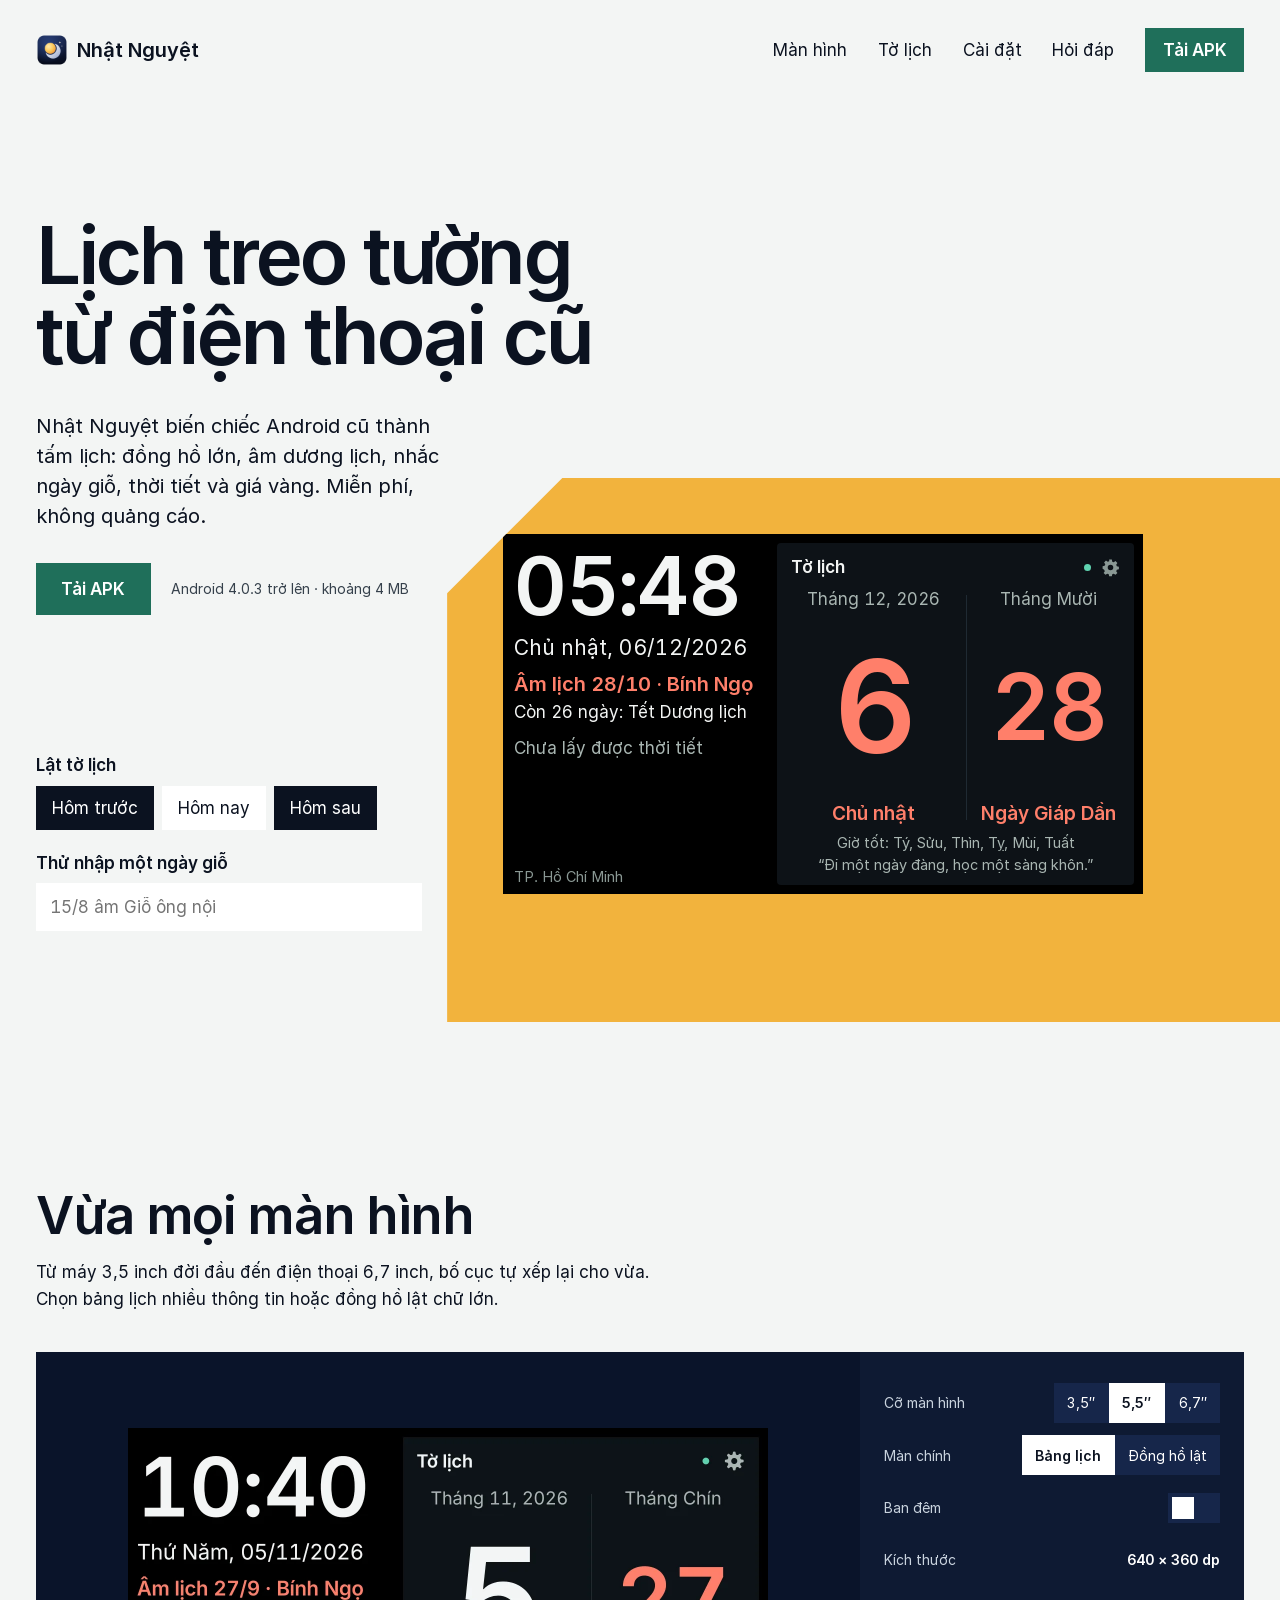
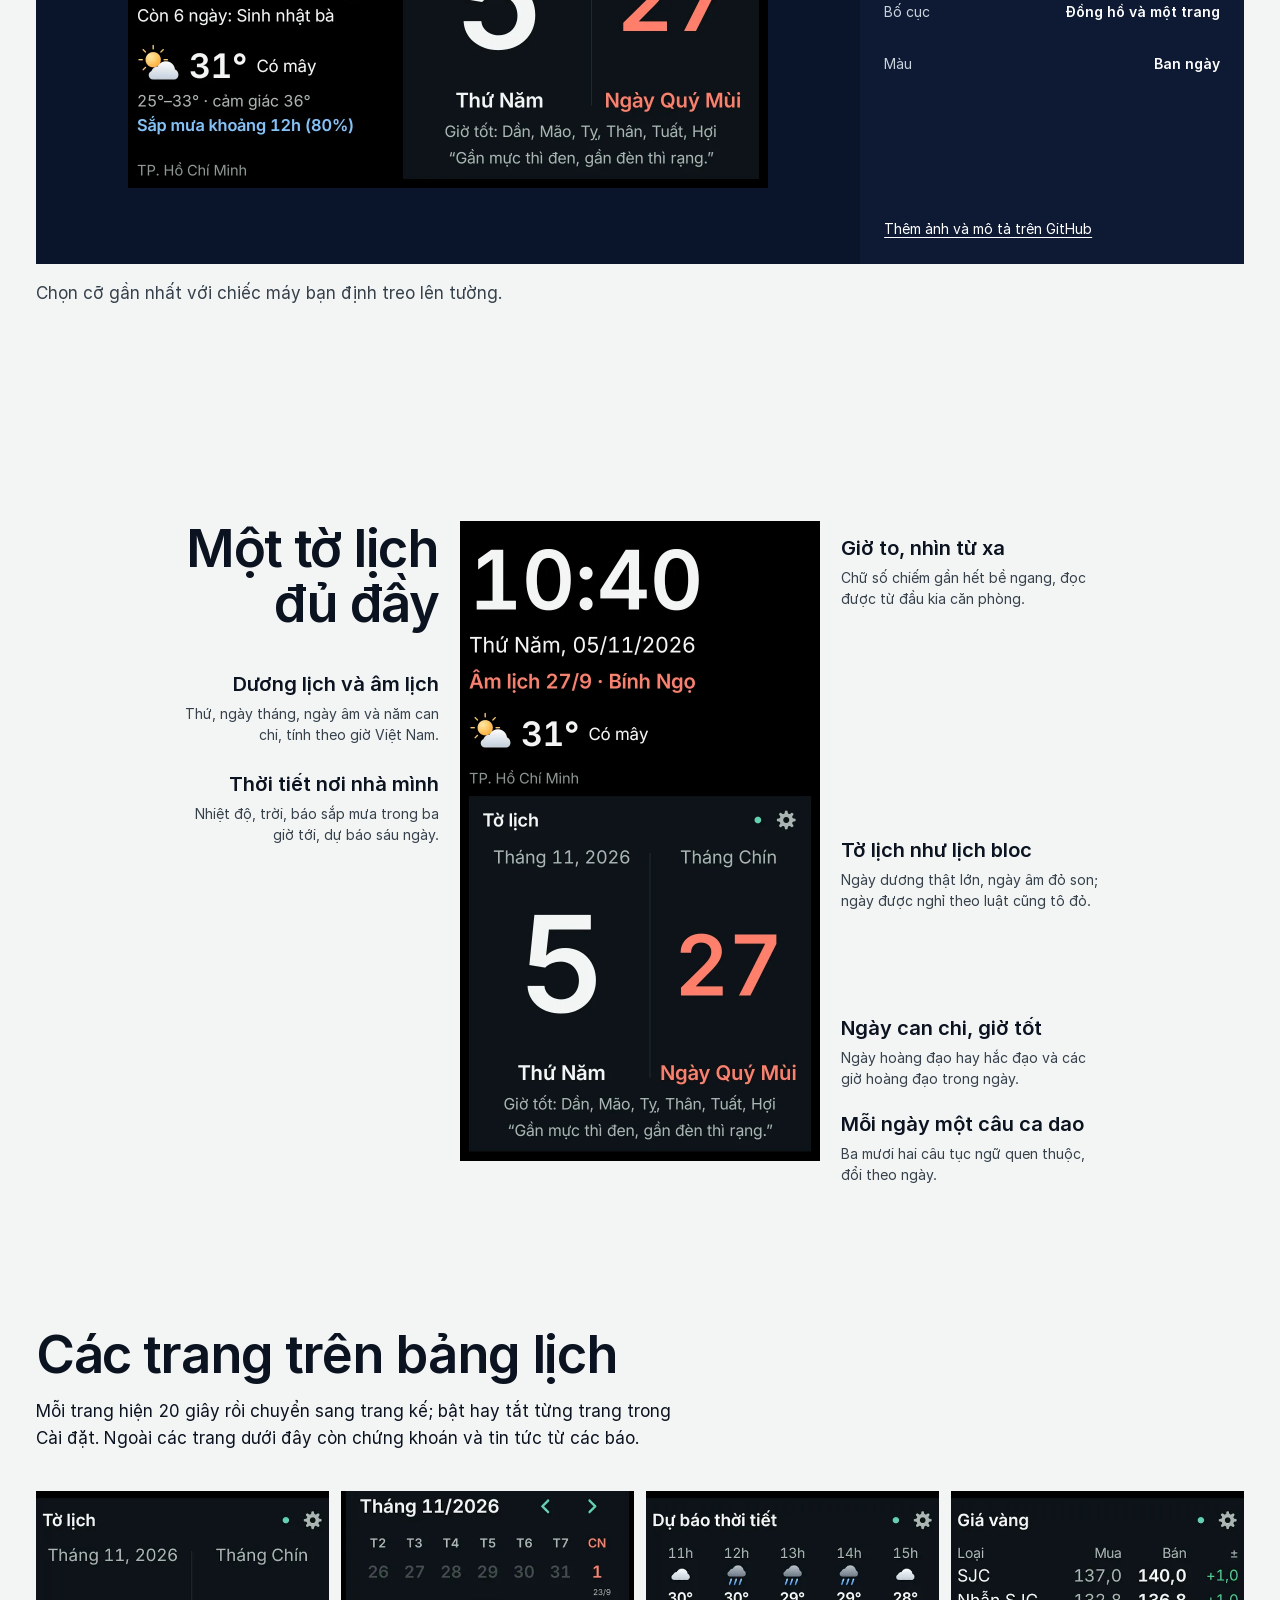
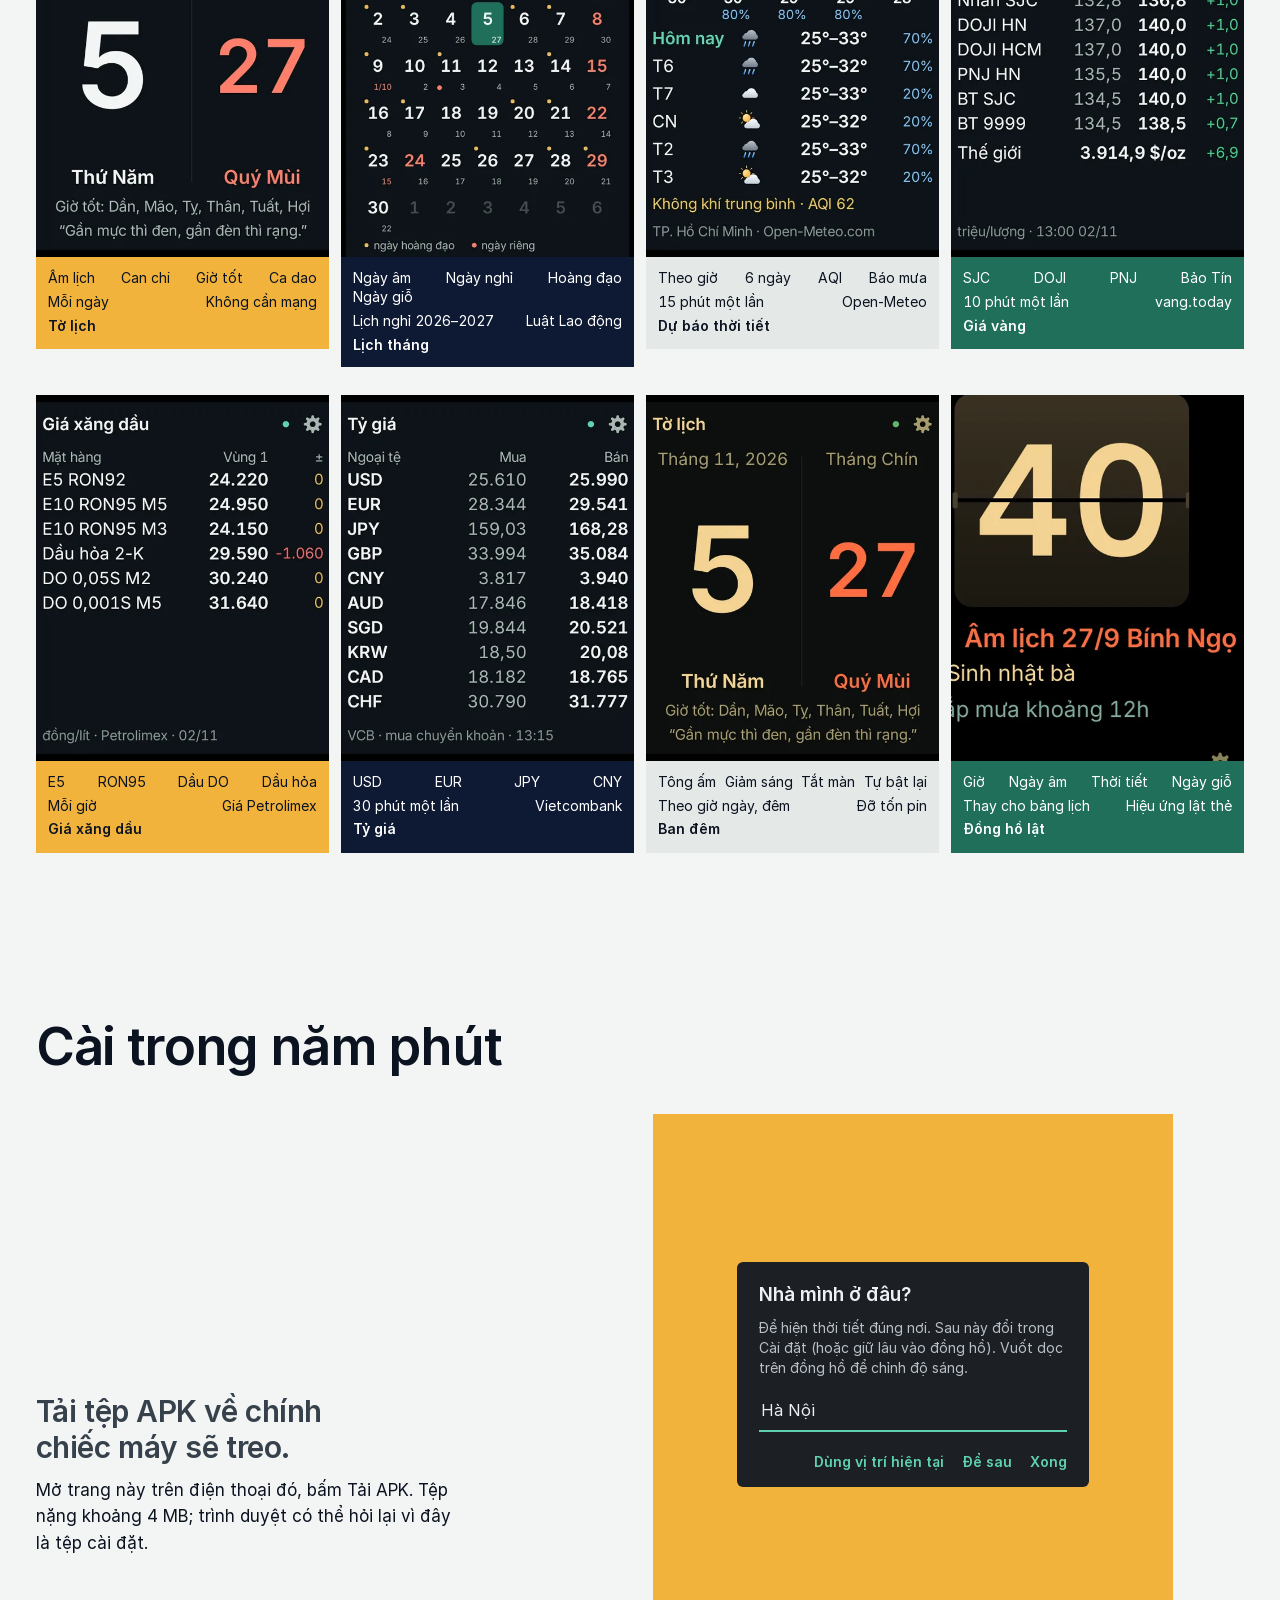
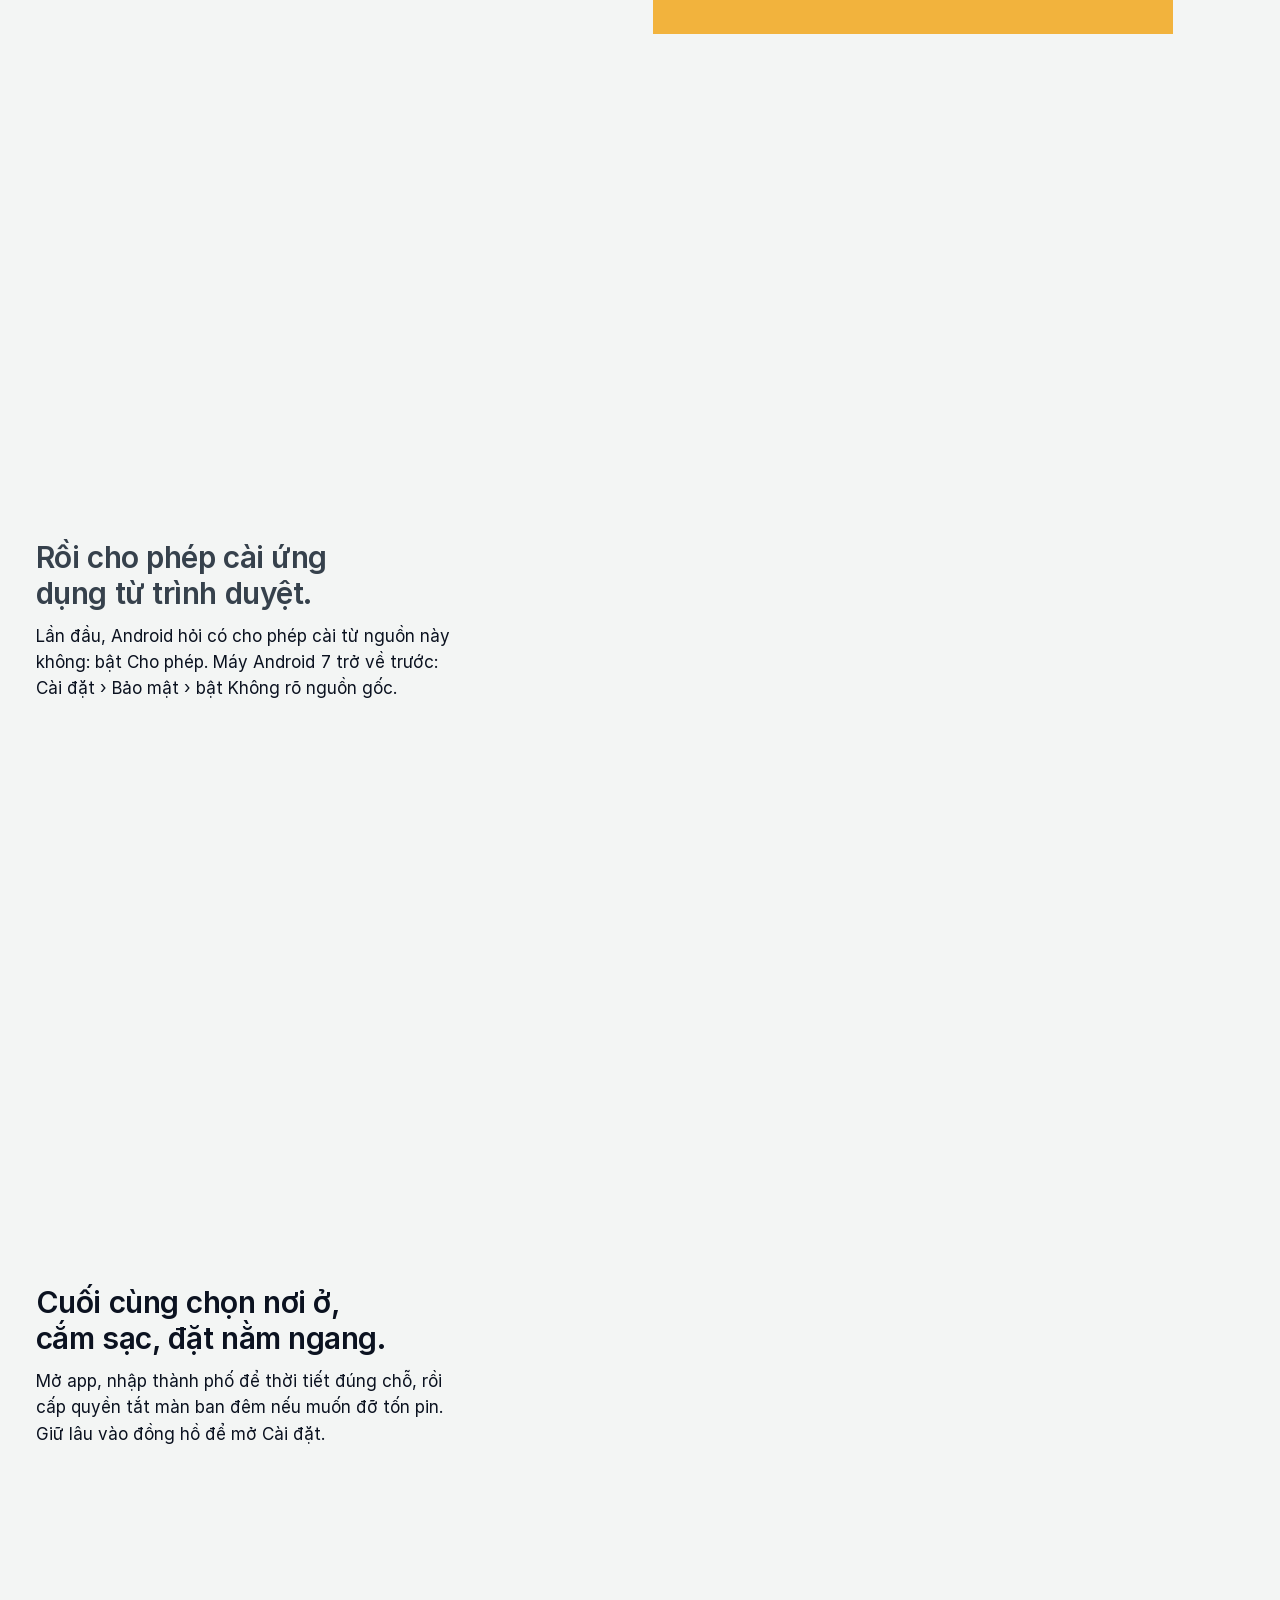
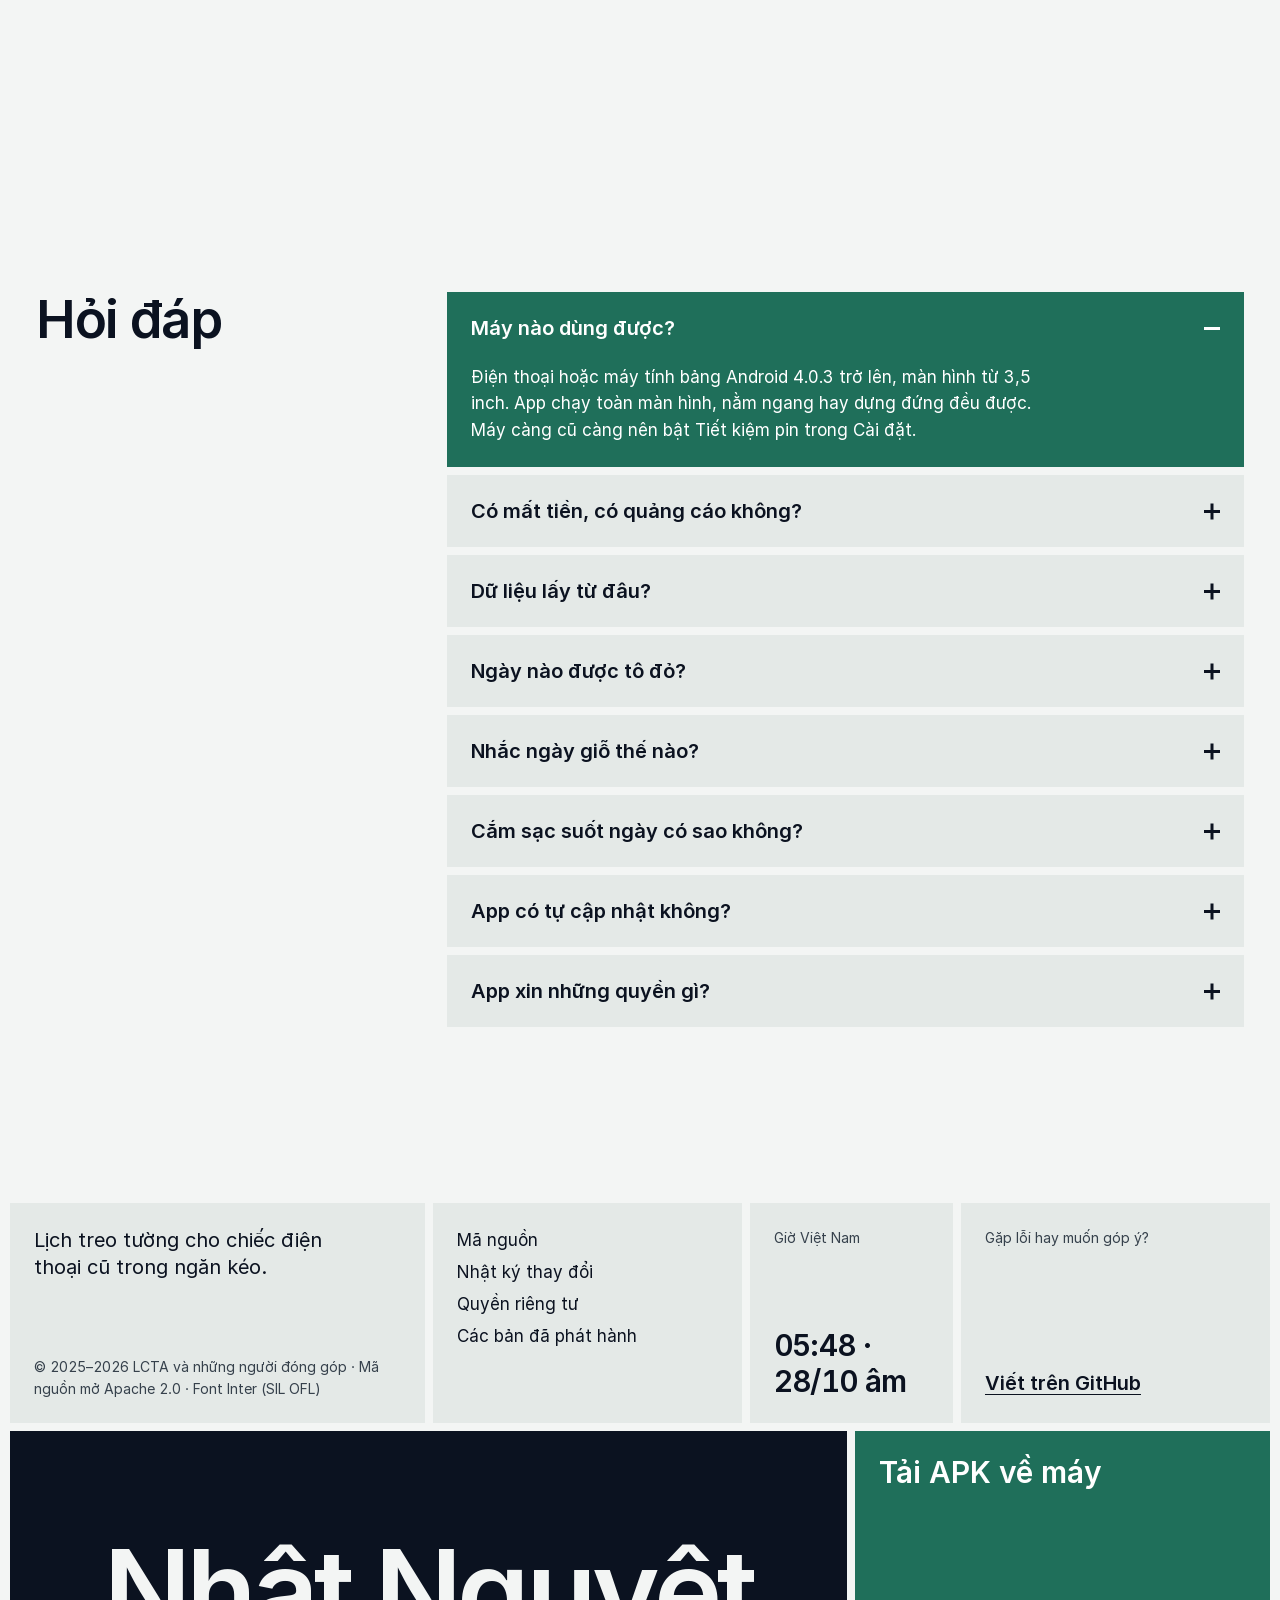
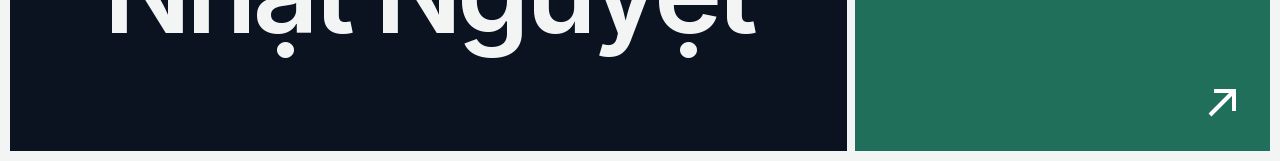
==== commit b844b409: "Nhật Nguyệt 1.0.3 - APP_VERSION 1.0.3 (versionCode 10003); mục "Chưa phát hành" trong CHANGELOG thàn" ====
--- a/docs/index.html
+++ b/docs/index.html
@@ -187,7 +187,7 @@
           <div class="phone-stage" id="phone-stage" aria-hidden="true">
             <div class="droid is-on" data-for="1" data-ui>
               <div class="droid-body">
-                <div class="droid-row"><img src="img/icon.png" alt="" width="40" height="40"><div><p class="droid-title">NhatNguyet-1.0.2.apk</p><p class="droid-text" style="margin-top:2px">Đã tải xong · 3,9 MB</p></div></div>
+                <div class="droid-row"><img src="img/icon.png" alt="" width="40" height="40"><div><p class="droid-title">NhatNguyet-1.0.3.apk</p><p class="droid-text" style="margin-top:2px">Đã tải xong · 3,9 MB</p></div></div>
                 <div class="droid-bar"></div>
               </div>
               <div class="droid-actions"><span>Mở</span></div>
